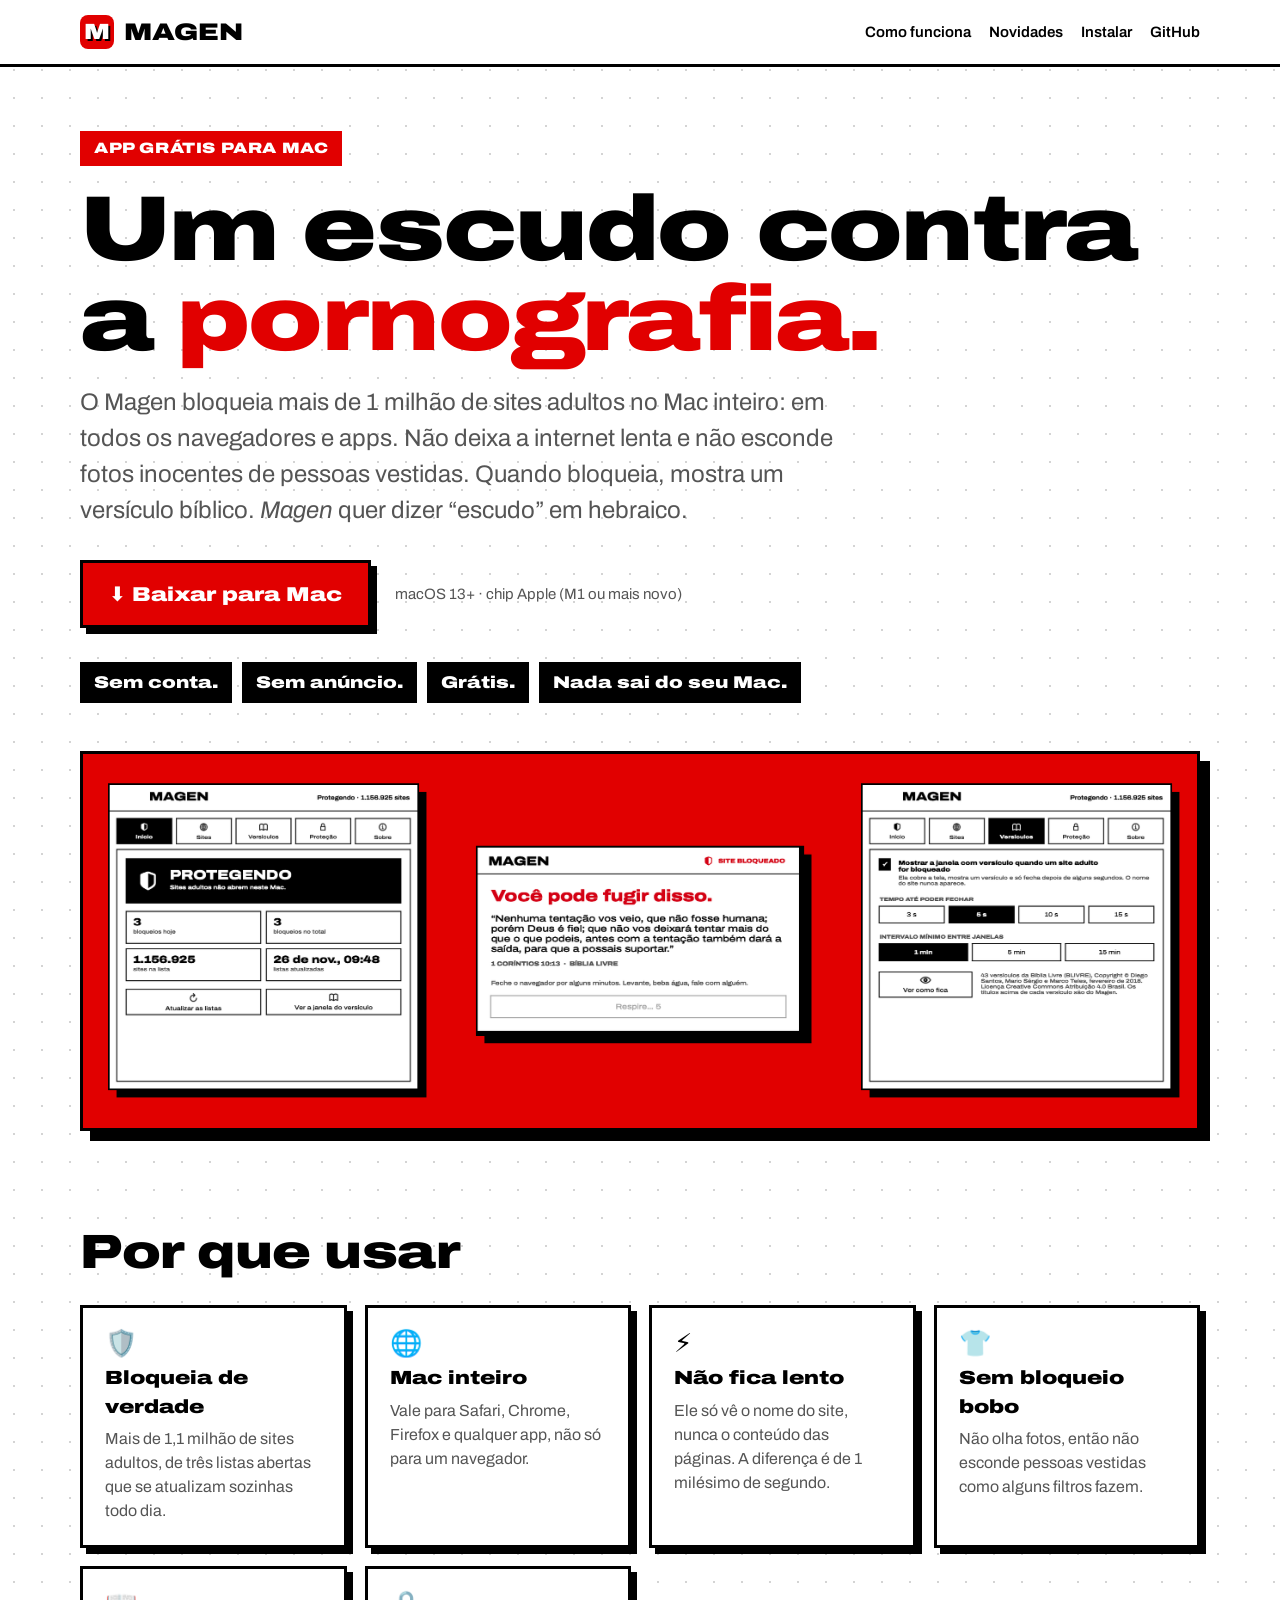
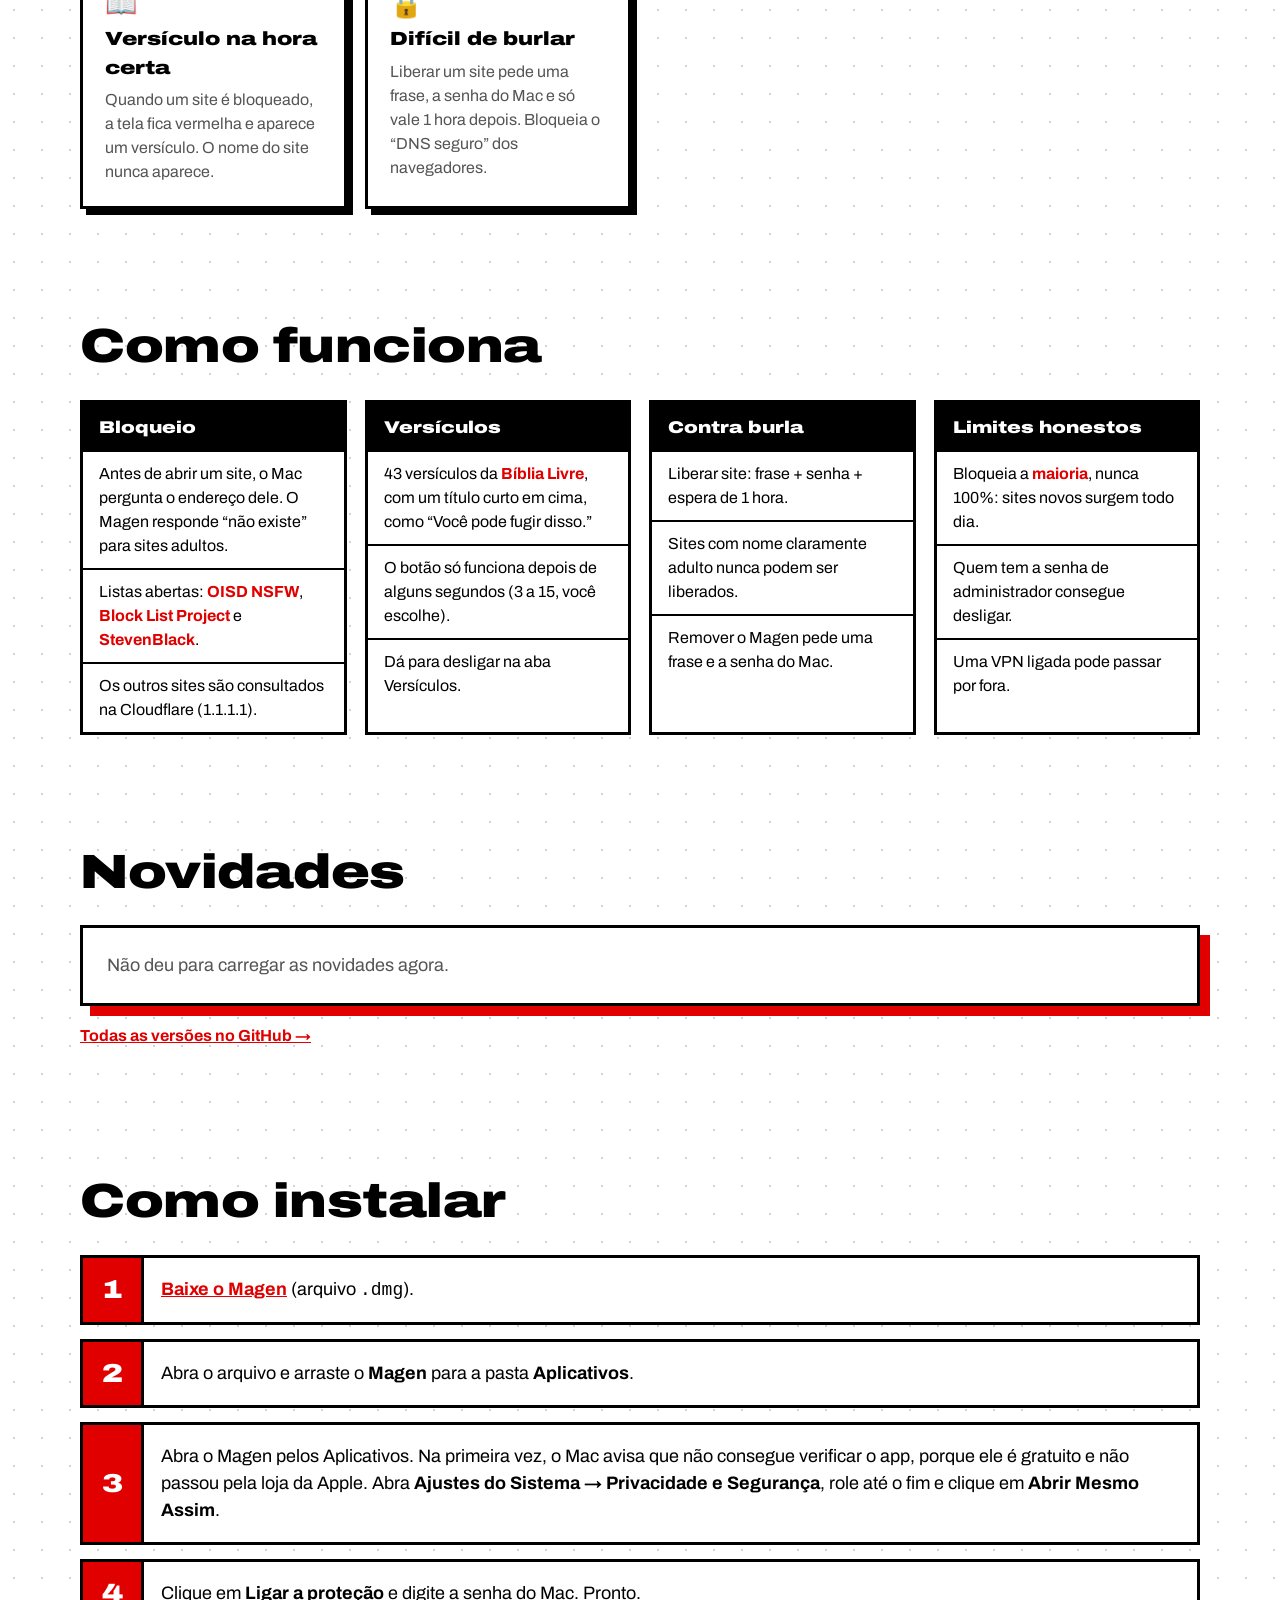
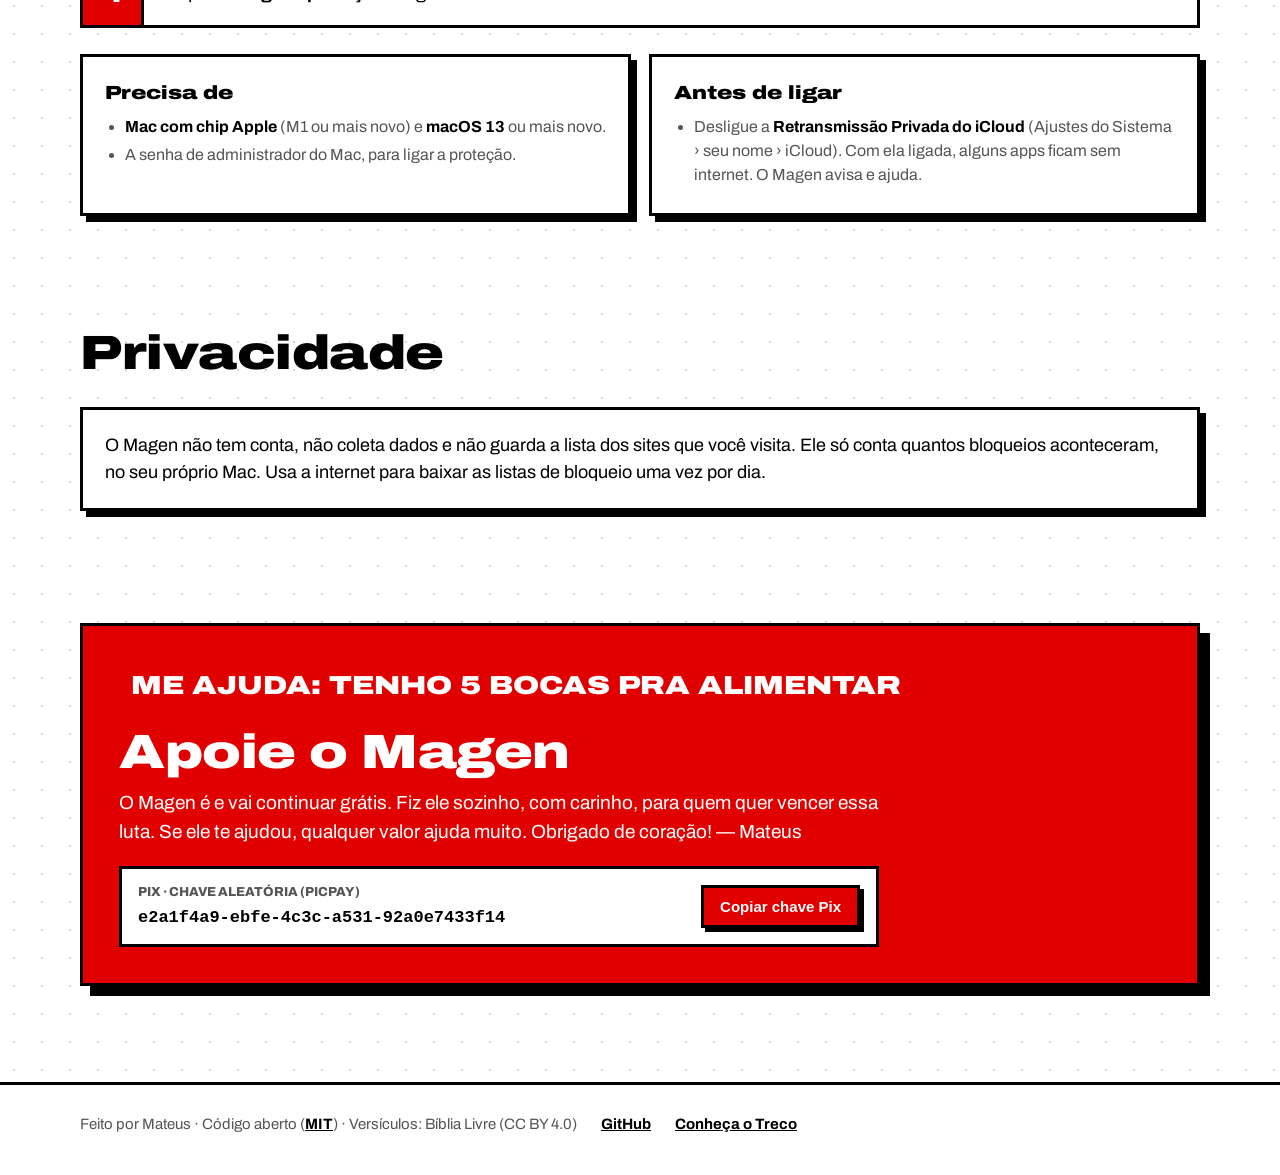
==== docs/index.html @ 1682b34d "Magen 1.0: app que liga a proteção sozinho, .dmg e página no GitHub - Magen.app traz o serviço dentr" ====
<!doctype html>
<html lang="pt-BR">
<head>
<meta charset="utf-8">
<meta name="viewport" content="width=device-width, initial-scale=1">
<title>Magen: bloqueador grátis de pornografia para Mac</title>
<meta name="description" content="App grátis para Mac que bloqueia mais de 1 milhão de sites adultos em todos os navegadores e apps, sem deixar a internet lenta. Mostra um versículo bíblico quando bloqueia. Sem conta, sem anúncio.">
<meta property="og:title" content="Magen: um escudo contra a pornografia">
<meta property="og:description" content="Bloqueia mais de 1 milhão de sites adultos no Mac. Grátis, sem conta, sem anúncio.">
<meta property="og:image" content="https://movemontes.github.io/magen/capa-pt.png">
<meta property="og:url" content="https://movemontes.github.io/magen/">
<meta property="og:locale" content="pt_BR">
<meta name="twitter:card" content="summary_large_image">
<link rel="icon" href="favicon.svg" type="image/svg+xml">
<link rel="preconnect" href="https://fonts.googleapis.com">
<link rel="preconnect" href="https://fonts.gstatic.com" crossorigin>
<link href="https://fonts.googleapis.com/css2?family=Archivo:wdth,wght@100..125,400..900&display=swap" rel="stylesheet">
<link rel="stylesheet" href="site.css">
</head>
<body>

<div class="top">
  <div class="wrap">
    <a class="brand" href="./"><span class="mark">M</span><b>MAGEN</b></a>
    <nav>
      <a class="hide-sm" href="#como">Como funciona</a>
      <a class="hide-sm" href="#novidades">Novidades</a>
      <a class="hide-sm" href="#instalar">Instalar</a>
      <a class="hide-sm" href="https://github.com/movemontes/magen">GitHub</a>
    </nav>
  </div>
</div>

<main>
  <div class="hero wrap">
    <span class="tag">APP GRÁTIS PARA MAC</span>
    <h1>Um escudo contra a <em>pornografia.</em></h1>
    <p class="lead">O Magen bloqueia mais de 1 milhão de sites adultos no Mac inteiro: em todos os navegadores e apps. Não deixa a internet lenta e não esconde fotos inocentes de pessoas vestidas. Quando bloqueia, mostra um versículo bíblico. <i>Magen</i> quer dizer “escudo” em hebraico.</p>
    <div class="cta">
      <a class="btn" href="https://github.com/movemontes/magen/releases/latest/download/Magen-mac.dmg">⬇ Baixar para Mac</a>
      <span class="meta" id="dl-meta" data-req="macOS 13+ · chip Apple (M1 ou mais novo)">macOS 13+ · chip Apple (M1 ou mais novo)</span>
    </div>
    <div class="pills"><span>Sem conta.</span><span>Sem anúncio.</span><span>Grátis.</span><span>Nada sai do seu Mac.</span></div>
    <img class="shots" src="telas-pt.png" width="2592" height="869" alt="Telas do Magen: Início, a janela do versículo e a aba Versículos">
  </div>

  <section id="porque">
    <div class="wrap">
      <h2>Por que usar</h2>
      <div class="grid">
        <div class="card"><div class="ico">🛡️</div><h3>Bloqueia de verdade</h3><p>Mais de 1,1 milhão de sites adultos, de três listas abertas que se atualizam sozinhas todo dia.</p></div>
        <div class="card"><div class="ico">🌐</div><h3>Mac inteiro</h3><p>Vale para Safari, Chrome, Firefox e qualquer app, não só para um navegador.</p></div>
        <div class="card"><div class="ico">⚡</div><h3>Não fica lento</h3><p>Ele só vê o nome do site, nunca o conteúdo das páginas. A diferença é de 1 milésimo de segundo.</p></div>
        <div class="card"><div class="ico">👕</div><h3>Sem bloqueio bobo</h3><p>Não olha fotos, então não esconde pessoas vestidas como alguns filtros fazem.</p></div>
        <div class="card"><div class="ico">📖</div><h3>Versículo na hora certa</h3><p>Quando um site é bloqueado, a tela fica vermelha e aparece um versículo. O nome do site nunca aparece.</p></div>
        <div class="card"><div class="ico">🔒</div><h3>Difícil de burlar</h3><p>Liberar um site pede uma frase, a senha do Mac e só vale 1 hora depois. Bloqueia o “DNS seguro” dos navegadores.</p></div>
      </div>
    </div>
  </section>

  <section id="como">
    <div class="wrap">
      <h2>Como funciona</h2>
      <div class="features">
        <div class="col"><h3>Bloqueio</h3><ul>
          <li>Antes de abrir um site, o Mac pergunta o endereço dele. O Magen responde “não existe” para sites adultos.</li>
          <li>Listas abertas: <b>OISD NSFW</b>, <b>Block List Project</b> e <b>StevenBlack</b>.</li>
          <li>Os outros sites são consultados na Cloudflare (1.1.1.1).</li>
        </ul></div>
        <div class="col"><h3>Versículos</h3><ul>
          <li>43 versículos da <b>Bíblia Livre</b>, com um título curto em cima, como “Você pode fugir disso.”</li>
          <li>O botão só funciona depois de alguns segundos (3 a 15, você escolhe).</li>
          <li>Dá para desligar na aba Versículos.</li>
        </ul></div>
        <div class="col"><h3>Contra burla</h3><ul>
          <li>Liberar site: frase + senha + espera de 1 hora.</li>
          <li>Sites com nome claramente adulto nunca podem ser liberados.</li>
          <li>Remover o Magen pede uma frase e a senha do Mac.</li>
        </ul></div>
        <div class="col"><h3>Limites honestos</h3><ul>
          <li>Bloqueia a <b>maioria</b>, nunca 100%: sites novos surgem todo dia.</li>
          <li>Quem tem a senha de administrador consegue desligar.</li>
          <li>Uma VPN ligada pode passar por fora.</li>
        </ul></div>
      </div>
    </div>
  </section>

  <section id="novidades">
    <div class="wrap">
      <h2>Novidades</h2>
      <div id="releases"></div>
      <p class="allver"><a href="https://github.com/movemontes/magen/releases">Todas as versões no GitHub →</a></p>
    </div>
  </section>

  <section id="instalar">
    <div class="wrap">
      <h2>Como instalar</h2>
      <ol class="steps">
        <li><a href="https://github.com/movemontes/magen/releases/latest/download/Magen-mac.dmg"><b>Baixe o Magen</b></a> (arquivo <code>.dmg</code>).</li>
        <li>Abra o arquivo e arraste o <b>Magen</b> para a pasta <b>Aplicativos</b>.</li>
        <li>Abra o Magen pelos Aplicativos. Na primeira vez, o Mac avisa que não consegue verificar o app, porque ele é gratuito e não passou pela loja da Apple. Abra <b>Ajustes do Sistema → Privacidade e Segurança</b>, role até o fim e clique em <b>Abrir Mesmo Assim</b>.</li>
        <li>Clique em <b>Ligar a proteção</b> e digite a senha do Mac. Pronto.</li>
      </ol>
      <div class="note">
        <div class="card">
          <h3>Precisa de</h3>
          <ul>
            <li><b>Mac com chip Apple</b> (M1 ou mais novo) e <b>macOS 13</b> ou mais novo.</li>
            <li>A senha de administrador do Mac, para ligar a proteção.</li>
          </ul>
        </div>
        <div class="card">
          <h3>Antes de ligar</h3>
          <ul>
            <li>Desligue a <b>Retransmissão Privada do iCloud</b> (Ajustes do Sistema › seu nome › iCloud). Com ela ligada, alguns apps ficam sem internet. O Magen avisa e ajuda.</li>
          </ul>
        </div>
      </div>
    </div>
  </section>

  <section id="privacidade">
    <div class="wrap">
      <h2>Privacidade</h2>
      <div class="card">
        <p style="color:var(--ink);font-size:18px">O Magen não tem conta, não coleta dados e não guarda a lista dos sites que você visita. Ele só conta quantos bloqueios aconteceram, no seu próprio Mac. Usa a internet para baixar as listas de bloqueio uma vez por dia.</p>
      </div>
    </div>
  </section>

  <section id="apoie">
    <div class="wrap">
      <div class="support">
        <span class="shout">ME AJUDA: TENHO 5 BOCAS PRA ALIMENTAR</span>
        <h2>Apoie o Magen</h2>
        <p>O Magen é e vai continuar grátis. Fiz ele sozinho, com carinho, para quem quer vencer essa luta. Se ele te ajudou, qualquer valor ajuda muito. Obrigado de coração! — Mateus</p>
        <div class="pix">
          <div><small>PIX · CHAVE ALEATÓRIA (PICPAY)</small><code>e2a1f4a9-ebfe-4c3c-a531-92a0e7433f14</code></div>
          <button class="btn small" type="button" data-copy="e2a1f4a9-ebfe-4c3c-a531-92a0e7433f14">Copiar chave Pix</button>
        </div>
      </div>
    </div>
  </section>
</main>

<footer>
  <div class="wrap">
    <span>Feito por Mateus · Código aberto (<a href="https://github.com/movemontes/magen/blob/main/LICENSE">MIT</a>) · Versículos: Bíblia Livre (CC BY 4.0)</span>
    <a href="https://github.com/movemontes/magen">GitHub</a>
    <a href="https://movemontes.github.io/treco/">Conheça o Treco</a>
  </div>
</footer>

<script src="site.js"></script>
</body>
</html>
---- docs/site.css ----
/* Site do Treco: mesmo visual do app (branco, preto e azul puro, bordas grossas). */
:root {
  --ink: #000;
  --paper: #fff;
  --blue: #e10000;
  --red: #e10000;
  --gray: #555;
  --line: 3px solid var(--ink);
  --wide: "Archivo", system-ui, sans-serif;
  color-scheme: light;
}

* { box-sizing: border-box; }

html { scroll-behavior: smooth; }

body {
  margin: 0;
  background-color: var(--paper);
  background-image: radial-gradient(#d4d4d4 1.2px, transparent 1.2px);
  background-size: 28px 28px;
  color: var(--ink);
  font-family: var(--wide);
  font-size: 18px;
  line-height: 1.5;
  -webkit-font-smoothing: antialiased;
}

a { color: var(--blue); }

img { max-width: 100%; height: auto; display: block; }

.wrap { width: min(1120px, 100% - 32px); margin: 0 auto; }

.wide { font-stretch: 125%; font-weight: 900; letter-spacing: -0.01em; }

/* Topo */
.top {
  position: sticky; top: 0; z-index: 10;
  background: var(--paper);
  border-bottom: var(--line);
}
.top .wrap { display: flex; align-items: center; gap: 16px; height: 64px; }
.brand { display: flex; align-items: center; gap: 10px; text-decoration: none; color: var(--ink); }
.brand .mark {
  width: 34px; height: 34px; border-radius: 8px; background: var(--blue);
  display: grid; place-items: center; color: var(--paper);
  font-stretch: 125%; font-weight: 900; font-size: 22px;
  text-shadow: 2px 2px 0 var(--ink);
}
.brand b { font-stretch: 125%; font-weight: 900; font-size: 24px; }
.top nav { margin-left: auto; display: flex; align-items: center; gap: 18px; }
.top nav a { color: var(--ink); text-decoration: none; font-weight: 600; font-size: 15px; }
.top nav a:hover { color: var(--blue); }
.lang { display: flex; border: 2px solid var(--ink); }
.lang a, .lang span { padding: 3px 9px; font-size: 13px; font-weight: 800; }
.lang span { background: var(--ink); color: var(--paper); }
.top .links a.hide-sm { display: inline; }

/* Botões */
.btn {
  display: inline-flex; align-items: center; gap: 10px;
  padding: 16px 26px;
  background: var(--blue); color: var(--paper);
  border: var(--line);
  box-shadow: 6px 6px 0 var(--ink);
  font-stretch: 125%; font-weight: 900; font-size: 20px;
  text-decoration: none; cursor: pointer;
  transition: transform .08s, box-shadow .08s;
}
.btn:hover { transform: translate(2px, 2px); box-shadow: 4px 4px 0 var(--ink); }
.btn:active { transform: translate(6px, 6px); box-shadow: 0 0 0 var(--ink); }
.btn.white { background: var(--paper); color: var(--ink); }
.btn.small { padding: 10px 16px; font-size: 15px; box-shadow: 4px 4px 0 var(--ink); }
.btn.small:hover { box-shadow: 2px 2px 0 var(--ink); }

/* Abertura */
.hero { padding: 64px 0 40px; }
.tag {
  display: inline-block; background: var(--blue); color: var(--paper);
  padding: 6px 14px; font-stretch: 125%; font-weight: 900; font-size: 15px; letter-spacing: .04em;
}
.hero h1 {
  font-stretch: 125%; font-weight: 900;
  font-size: clamp(44px, 8vw, 92px); line-height: .98; letter-spacing: -0.02em;
  margin: 18px 0 20px;
}
.hero h1 em { font-style: normal; color: var(--blue); }
.hero p.lead { font-size: clamp(19px, 2.2vw, 24px); color: var(--gray); max-width: 760px; margin: 0 0 32px; }
.cta { display: flex; flex-wrap: wrap; align-items: center; gap: 18px 24px; }
.cta .meta { font-size: 15px; color: var(--gray); }
.cta .meta b { color: var(--ink); }
.pills { display: flex; flex-wrap: wrap; gap: 10px; margin-top: 34px; }
.pills span {
  background: var(--ink); color: var(--paper);
  padding: 8px 14px; font-stretch: 125%; font-weight: 900; font-size: 17px;
}
.shots { margin: 48px 0 0; border: var(--line); box-shadow: 10px 10px 0 var(--ink); background: var(--blue); }

/* Seções */
section { padding: 56px 0; }
section h2 {
  font-stretch: 125%; font-weight: 900;
  font-size: clamp(30px, 4.6vw, 48px); line-height: 1.05; letter-spacing: -0.01em;
  margin: 0 0 28px;
}
section h2 .num { color: var(--blue); }

.grid { display: grid; gap: 18px; grid-template-columns: repeat(auto-fit, minmax(240px, 1fr)); }
.card {
  background: var(--paper); border: var(--line); padding: 22px;
  box-shadow: 6px 6px 0 var(--ink);
}
.card h3 { margin: 0 0 6px; font-stretch: 125%; font-weight: 900; font-size: 19px; }
.card p { margin: 0; color: var(--gray); font-size: 16px; }
.card .ico { font-size: 26px; margin-bottom: 8px; line-height: 1; }

/* Lista de recursos */
.features { display: grid; gap: 18px; grid-template-columns: repeat(auto-fit, minmax(240px, 1fr)); }
.features .col { background: var(--paper); border: var(--line); }
.features h3 {
  margin: 0; padding: 12px 16px; background: var(--ink); color: var(--paper);
  font-stretch: 125%; font-weight: 900; font-size: 17px;
}
.features ul { list-style: none; margin: 0; padding: 0; }
.features li { padding: 10px 16px; border-top: 2px solid var(--ink); font-size: 16px; }
.features li:first-child { border-top: 0; }
.features li b { color: var(--blue); }

/* Roda do Shift */
.wheel { display: grid; gap: 40px; grid-template-columns: minmax(0, 420px) 1fr; align-items: center; }
.wheel img { border: var(--line); box-shadow: 8px 8px 0 var(--blue); background: var(--paper); }
.wheel p { font-size: 20px; margin: 0 0 14px; }
kbd {
  display: inline-block; border: 2px solid var(--ink); border-bottom-width: 4px;
  padding: 0 8px; font-family: inherit; font-weight: 800; font-size: .9em; background: var(--paper);
}

/* Novidades */
.release {
  background: var(--paper); border: var(--line); box-shadow: 10px 10px 0 var(--blue);
}
.release header {
  display: flex; flex-wrap: wrap; align-items: center; gap: 12px 20px;
  padding: 20px 24px; border-bottom: var(--line);
}
.release .ver { font-stretch: 125%; font-weight: 900; font-size: 30px; }
.release .new {
  background: var(--red); color: var(--paper); font-weight: 900; font-stretch: 125%;
  font-size: 13px; padding: 4px 10px; letter-spacing: .05em;
}
.release .date { color: var(--gray); font-size: 15px; }
.release header .btn { margin-left: auto; }
.release .notes { padding: 20px 24px 8px; }
.notes h3, .notes h4 { font-stretch: 125%; font-weight: 900; margin: 18px 0 8px; font-size: 18px; }
.notes p, .notes li { font-size: 17px; }
.notes ul { padding-left: 22px; }
.notes code {
  background: #eef; padding: 1px 6px; font-size: .9em; border: 1px solid #ccf;
}
.older { margin-top: 26px; }
.older summary { cursor: pointer; font-weight: 800; font-size: 17px; padding: 6px 0; }
.older .item { border: 2px solid var(--ink); background: var(--paper); margin-top: 12px; }
.older .item header { display: flex; flex-wrap: wrap; gap: 6px 16px; align-items: baseline; padding: 12px 16px; border-bottom: 2px solid var(--ink); }
.older .item header b { font-stretch: 125%; font-weight: 900; font-size: 18px; }
.older .item .notes { padding: 6px 16px; }
.allver { margin-top: 18px; font-weight: 700; font-size: 16px; }
.loading { padding: 24px; color: var(--gray); }

/* Instalação */
.steps { counter-reset: s; list-style: none; padding: 0; margin: 0; display: grid; gap: 14px; }
.steps li {
  counter-increment: s; position: relative;
  background: var(--paper); border: var(--line); padding: 18px 20px 18px 78px; font-size: 18px;
}
.steps li::before {
  content: counter(s); position: absolute; left: 0; top: 0; bottom: 0; width: 58px;
  display: grid; place-items: center; background: var(--blue); color: var(--paper);
  border-right: var(--line); font-stretch: 125%; font-weight: 900; font-size: 26px;
}
.note { margin-top: 26px; display: grid; gap: 18px; grid-template-columns: repeat(auto-fit, minmax(300px, 1fr)); }
.note ul { margin: 8px 0 0; padding-left: 20px; }
.note li { font-size: 16px; margin: 4px 0; color: var(--gray); }
.note li b { color: var(--ink); }

/* Apoie */
.support {
  background: var(--blue); color: var(--paper); border: var(--line);
  box-shadow: 10px 10px 0 var(--ink); padding: 36px;
}
.support h2 { color: var(--paper); margin-bottom: 12px; }
.support .shout { color: var(--paper); background: var(--red); display: inline-block; padding: 4px 12px; font-stretch: 125%; font-weight: 900; font-size: clamp(18px, 2.6vw, 26px); margin-bottom: 18px; }
.support p { font-size: 19px; max-width: 760px; margin: 0 0 20px; }
.pix {
  display: flex; flex-wrap: wrap; align-items: center; gap: 12px;
  background: var(--paper); color: var(--ink); border: var(--line); padding: 14px 16px;
  max-width: 760px;
}
.pix small { display: block; font-weight: 800; font-size: 13px; color: var(--gray); }
.pix code { font-size: clamp(13px, 2.1vw, 17px); font-weight: 700; word-break: break-all; }
.pix .btn { margin-left: auto; }

/* Rodapé */
footer { border-top: var(--line); background: var(--paper); padding: 28px 0 40px; margin-top: 40px; }
footer .wrap { display: flex; flex-wrap: wrap; gap: 10px 24px; align-items: center; font-size: 15px; color: var(--gray); }
footer a { color: var(--ink); font-weight: 700; }

@media (max-width: 760px) {
  body { font-size: 17px; }
  .top nav .hide-sm { display: none; }
  .wheel { grid-template-columns: 1fr; }
  .release header .btn { margin-left: 0; }
  .support { padding: 24px 18px; }
  .pix .btn { margin-left: 0; }
  section { padding: 40px 0; }
}

@media (prefers-reduced-motion: reduce) {
  html { scroll-behavior: auto; }
  .btn { transition: none; }
}
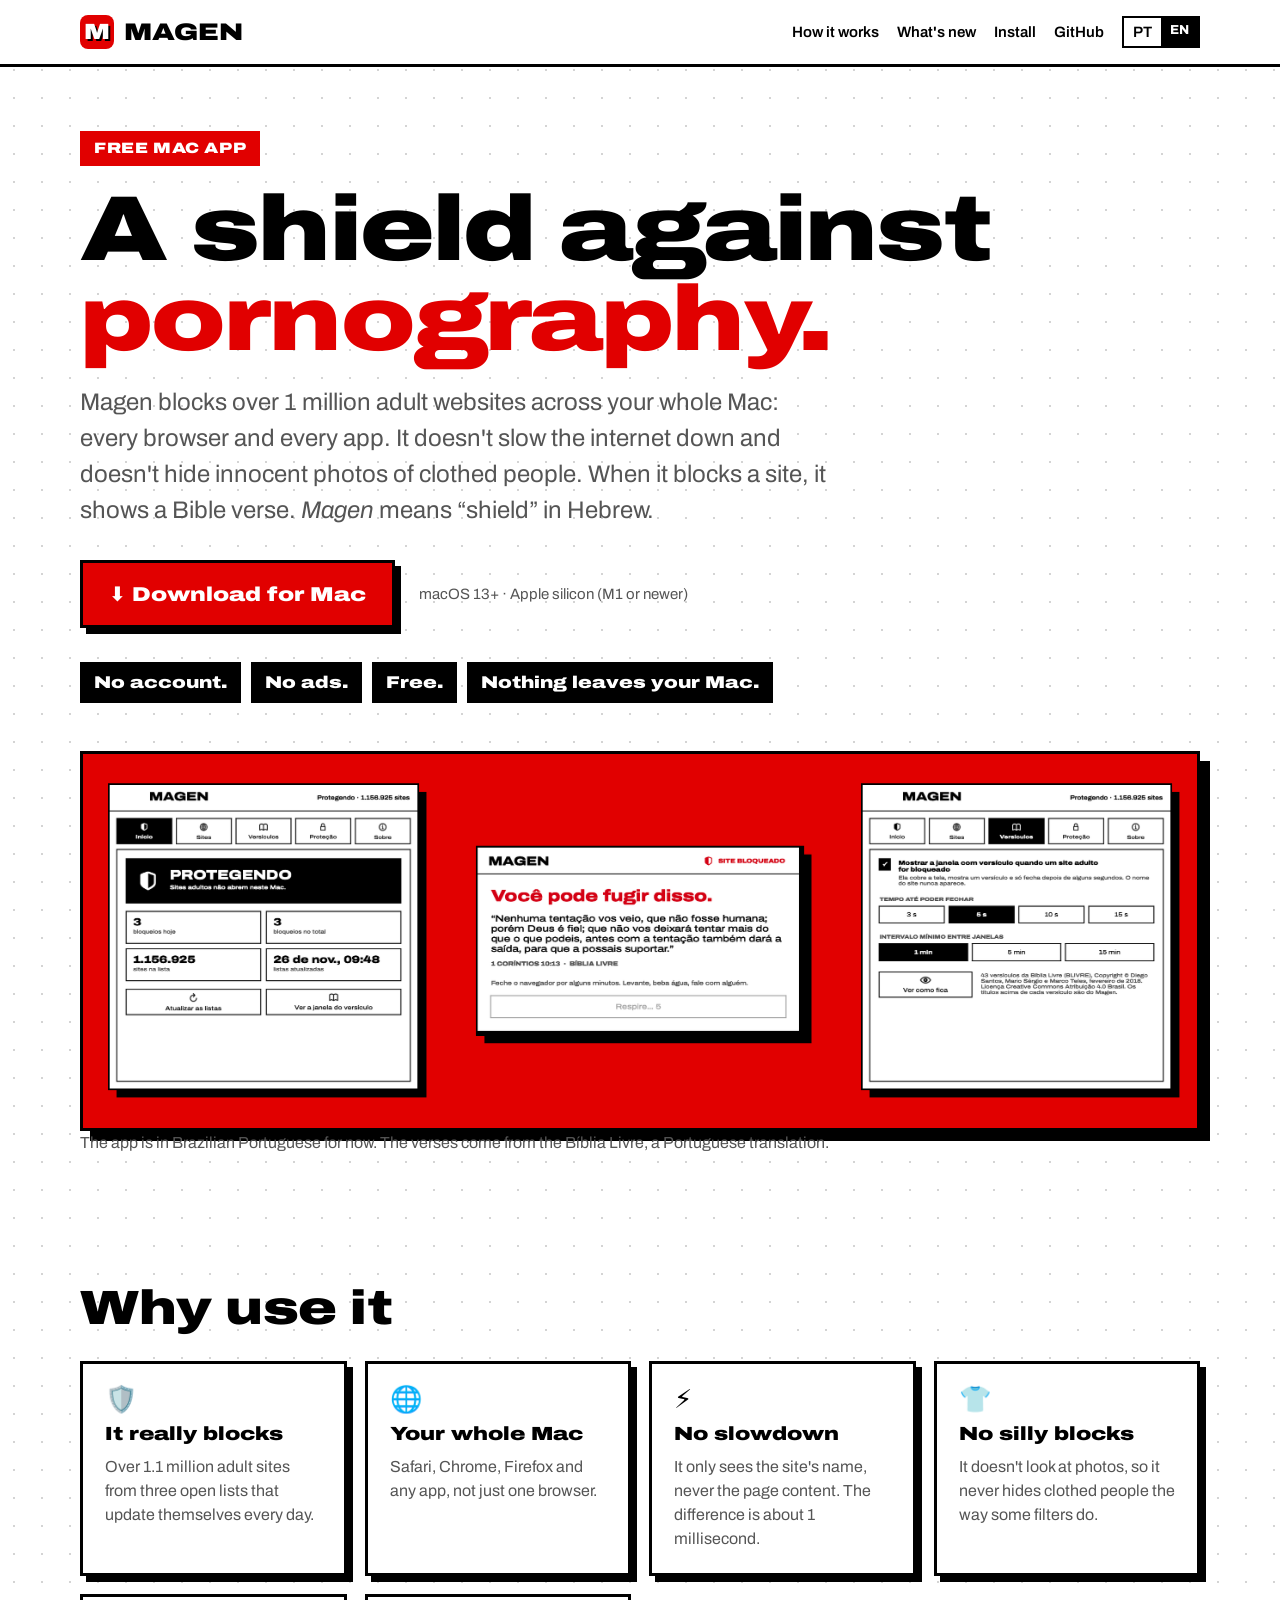
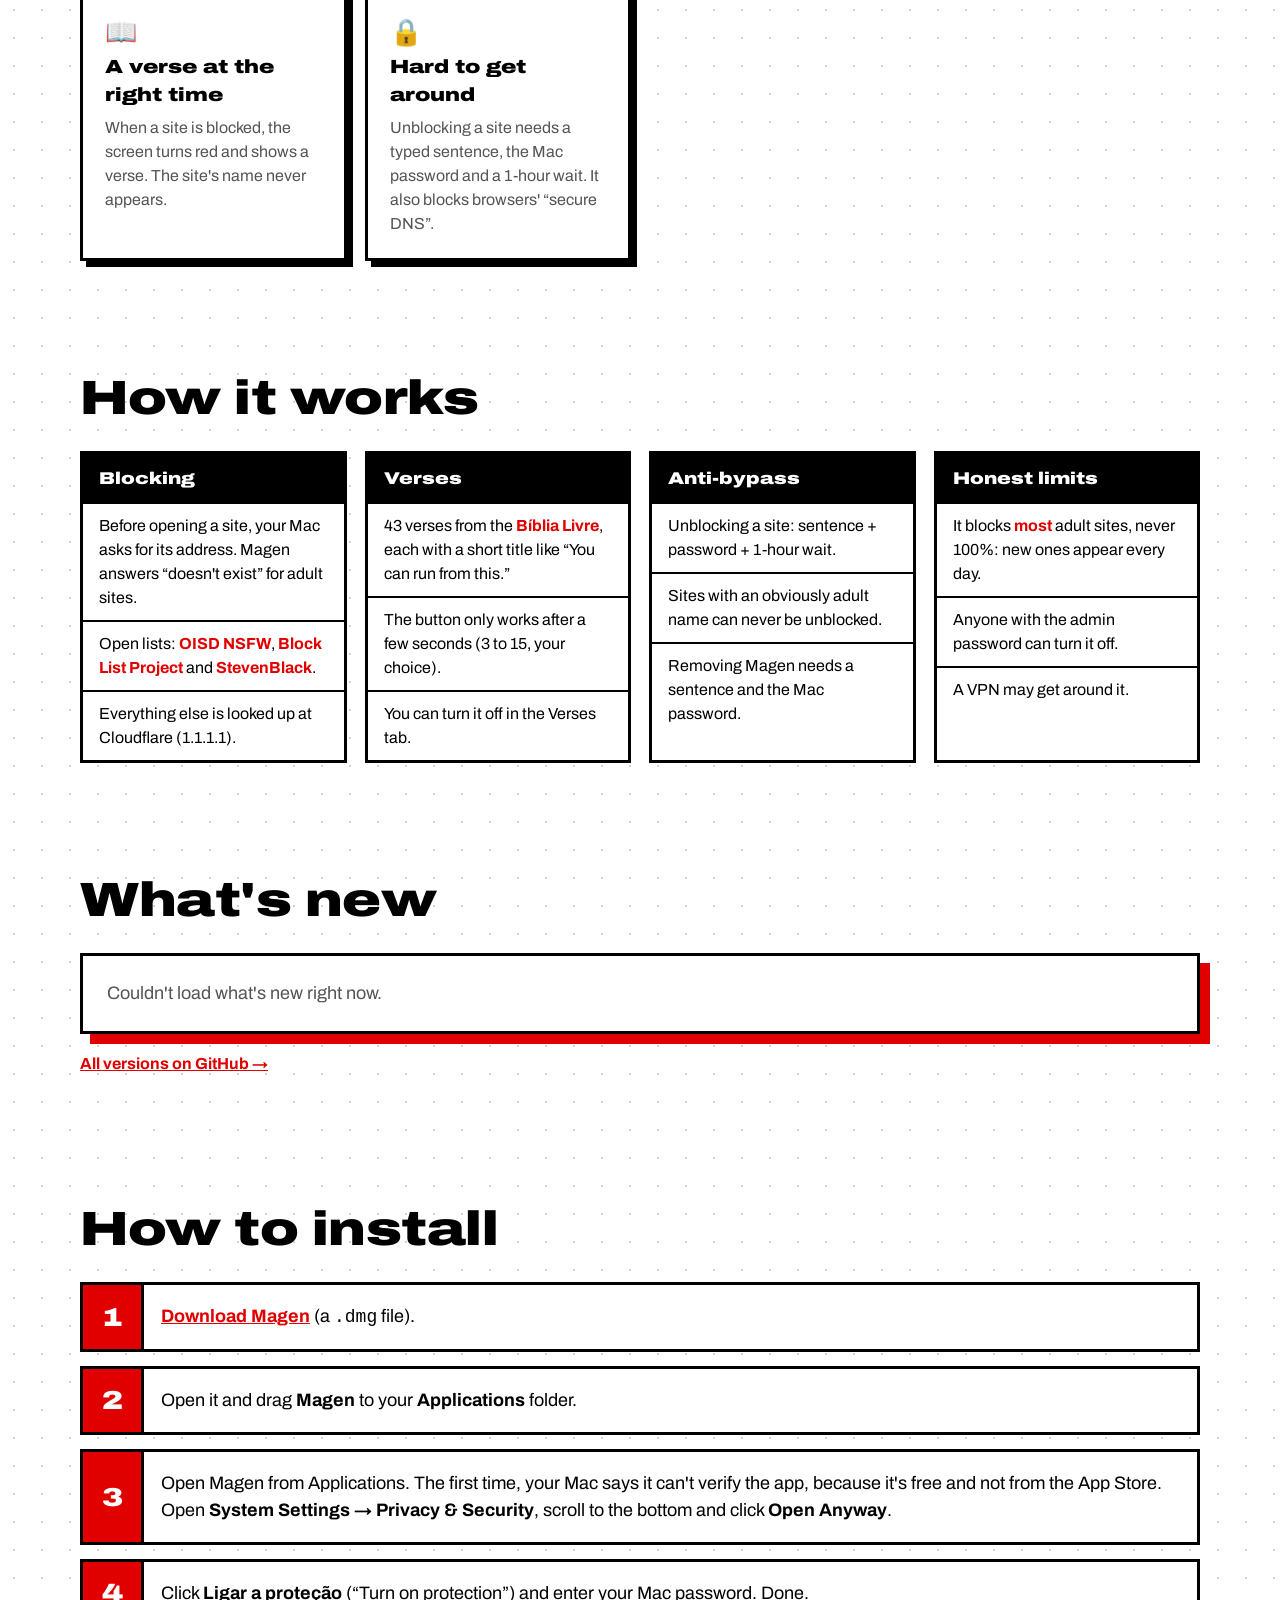
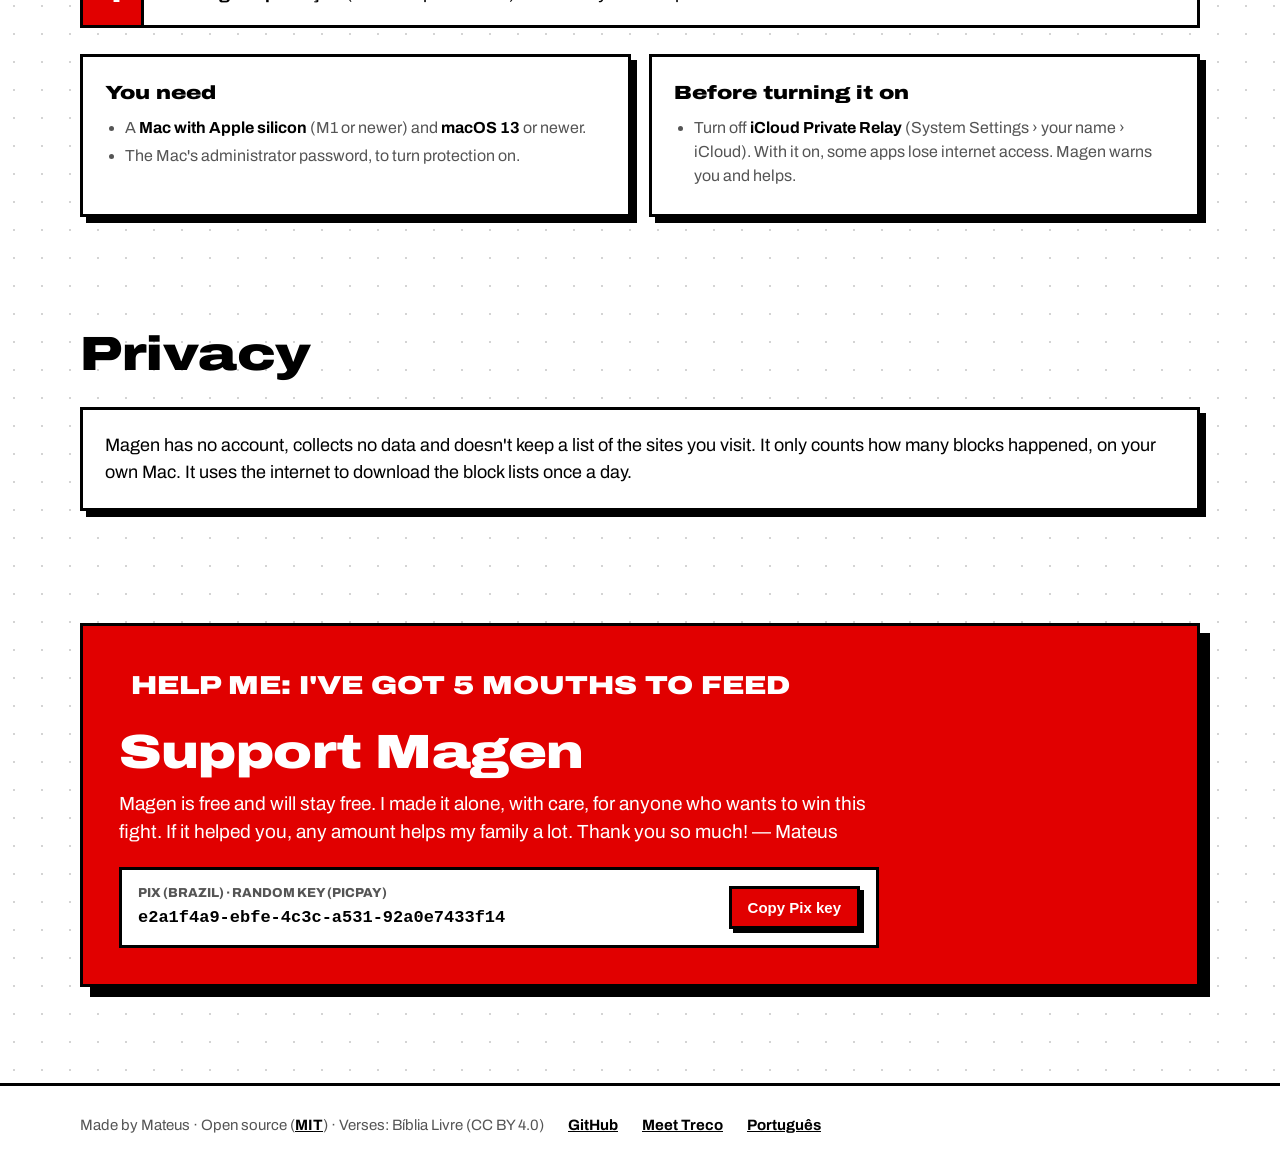
==== commit b1495bb7: "Versão em inglês (README e site), mostra 'Baixando as listas…' no começo Co-Authored-By: Claude Opus" ====
--- a/docs/index.html
+++ b/docs/index.html
@@ -11,6 +11,8 @@
 <meta property="og:url" content="https://movemontes.github.io/magen/">
 <meta property="og:locale" content="pt_BR">
 <meta name="twitter:card" content="summary_large_image">
+<link rel="alternate" hreflang="pt-BR" href="https://movemontes.github.io/magen/">
+<link rel="alternate" hreflang="en" href="https://movemontes.github.io/magen/en/">
 <link rel="icon" href="favicon.svg" type="image/svg+xml">
 <link rel="preconnect" href="https://fonts.googleapis.com">
 <link rel="preconnect" href="https://fonts.gstatic.com" crossorigin>
@@ -27,6 +29,7 @@
       <a class="hide-sm" href="#novidades">Novidades</a>
       <a class="hide-sm" href="#instalar">Instalar</a>
       <a class="hide-sm" href="https://github.com/movemontes/magen">GitHub</a>
+      <div class="lang"><span>PT</span><a href="en/" data-lang="en">EN</a></div>
     </nav>
   </div>
 </div>
@@ -150,6 +153,7 @@
     <span>Feito por Mateus · Código aberto (<a href="https://github.com/movemontes/magen/blob/main/LICENSE">MIT</a>) · Versículos: Bíblia Livre (CC BY 4.0)</span>
     <a href="https://github.com/movemontes/magen">GitHub</a>
     <a href="https://movemontes.github.io/treco/">Conheça o Treco</a>
+    <a href="en/" data-lang="en">English</a>
   </div>
 </footer>
 
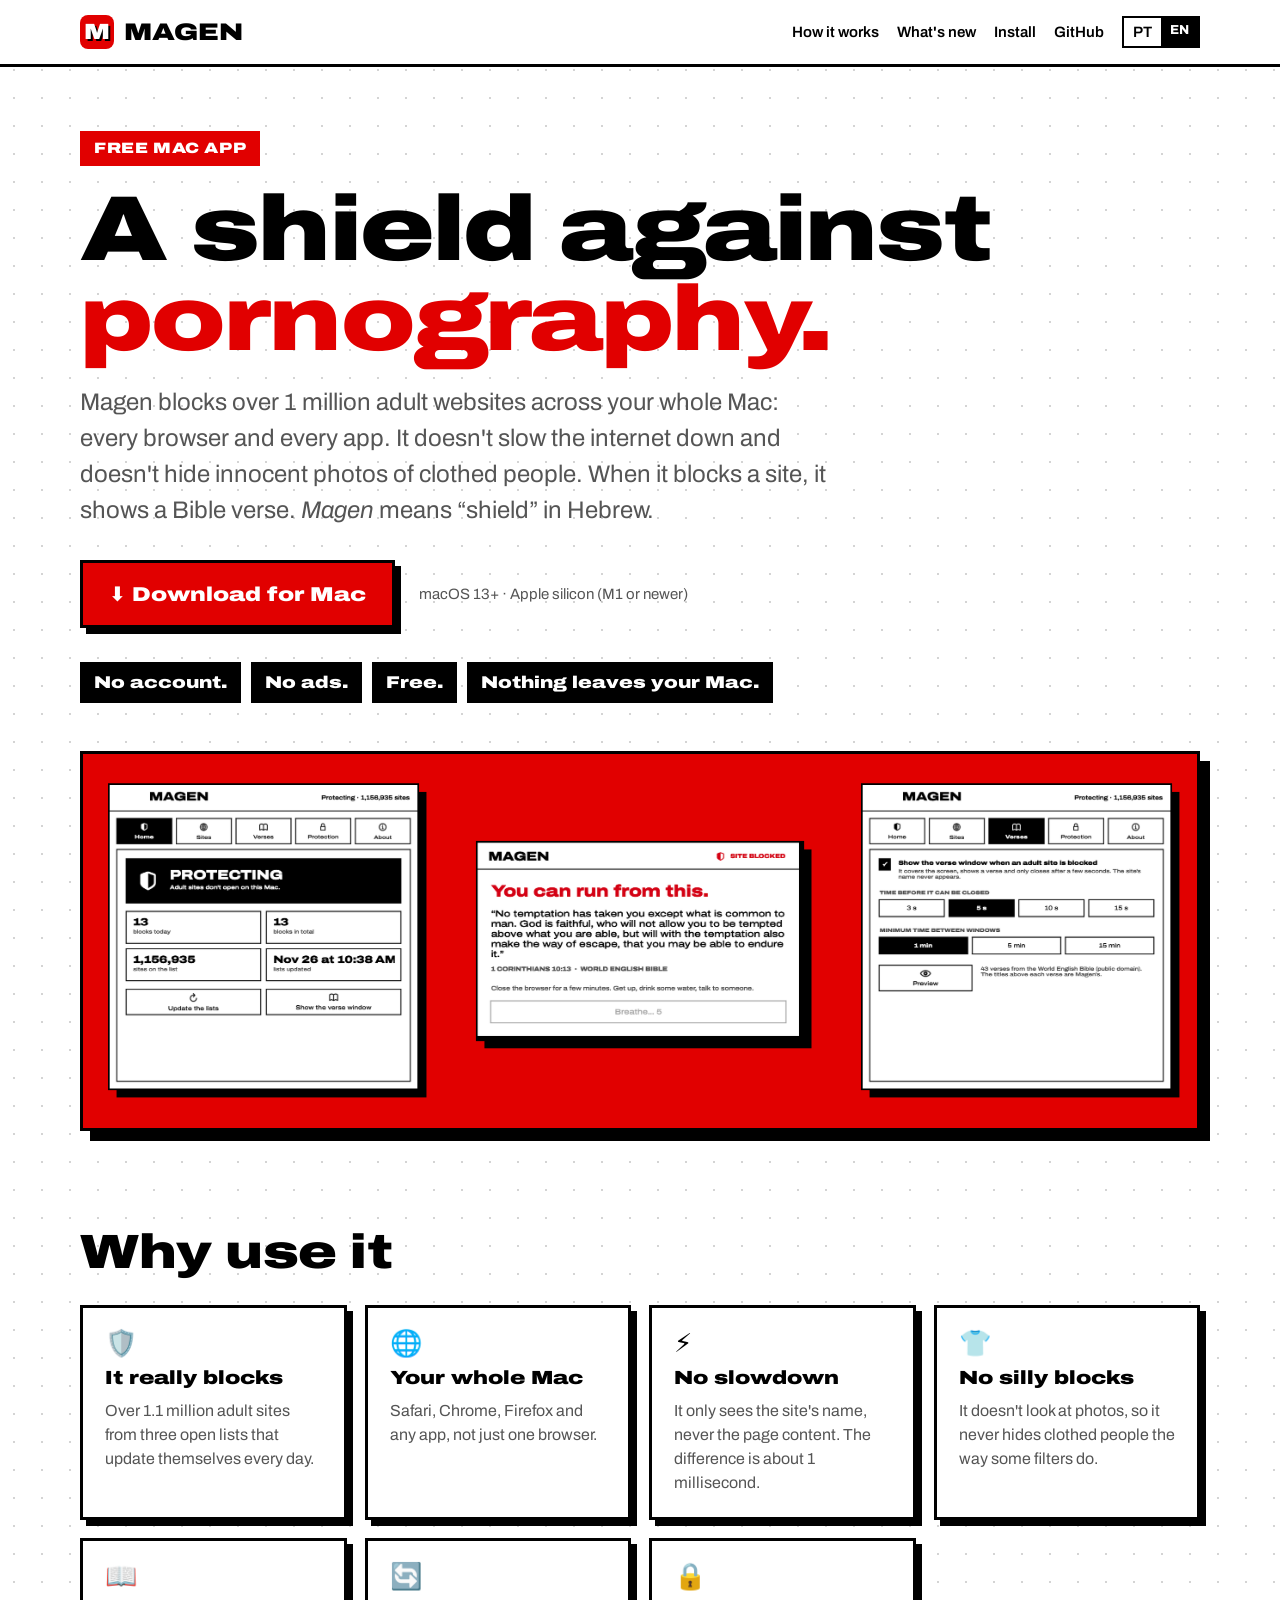
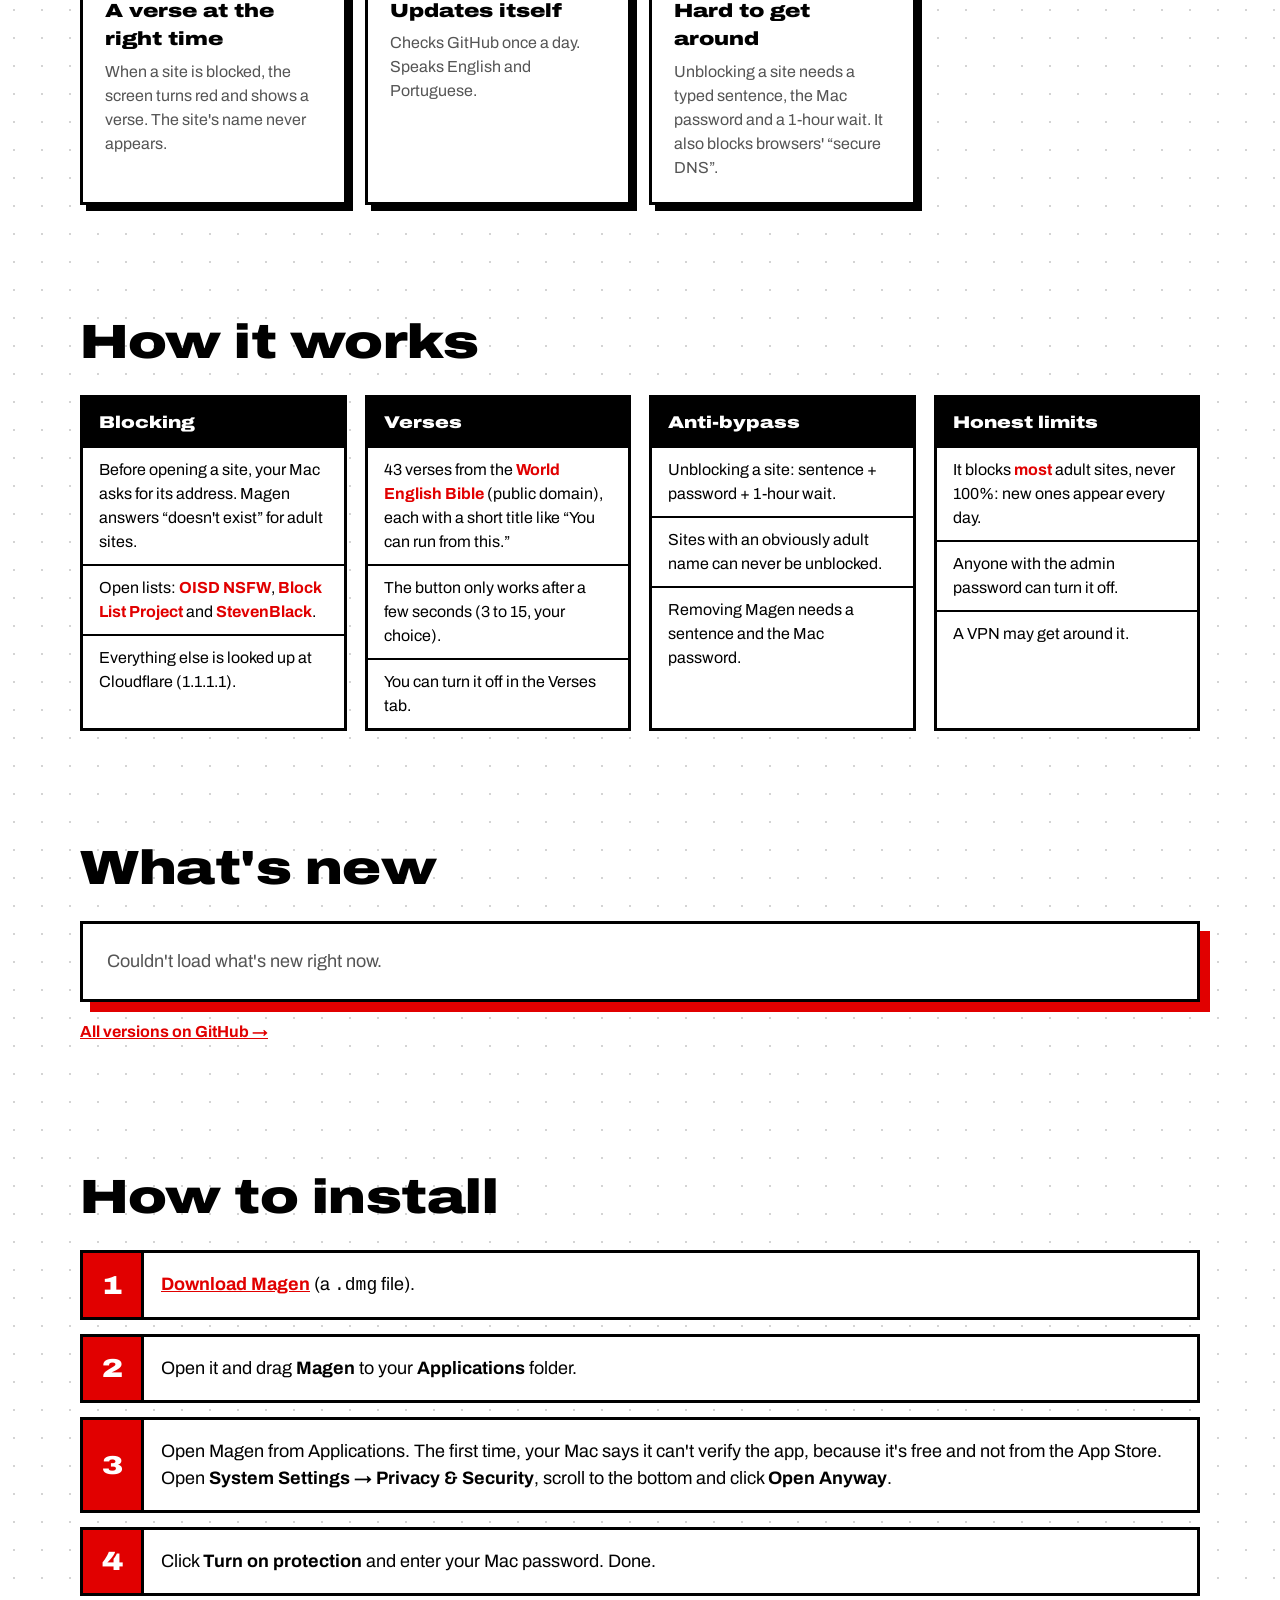
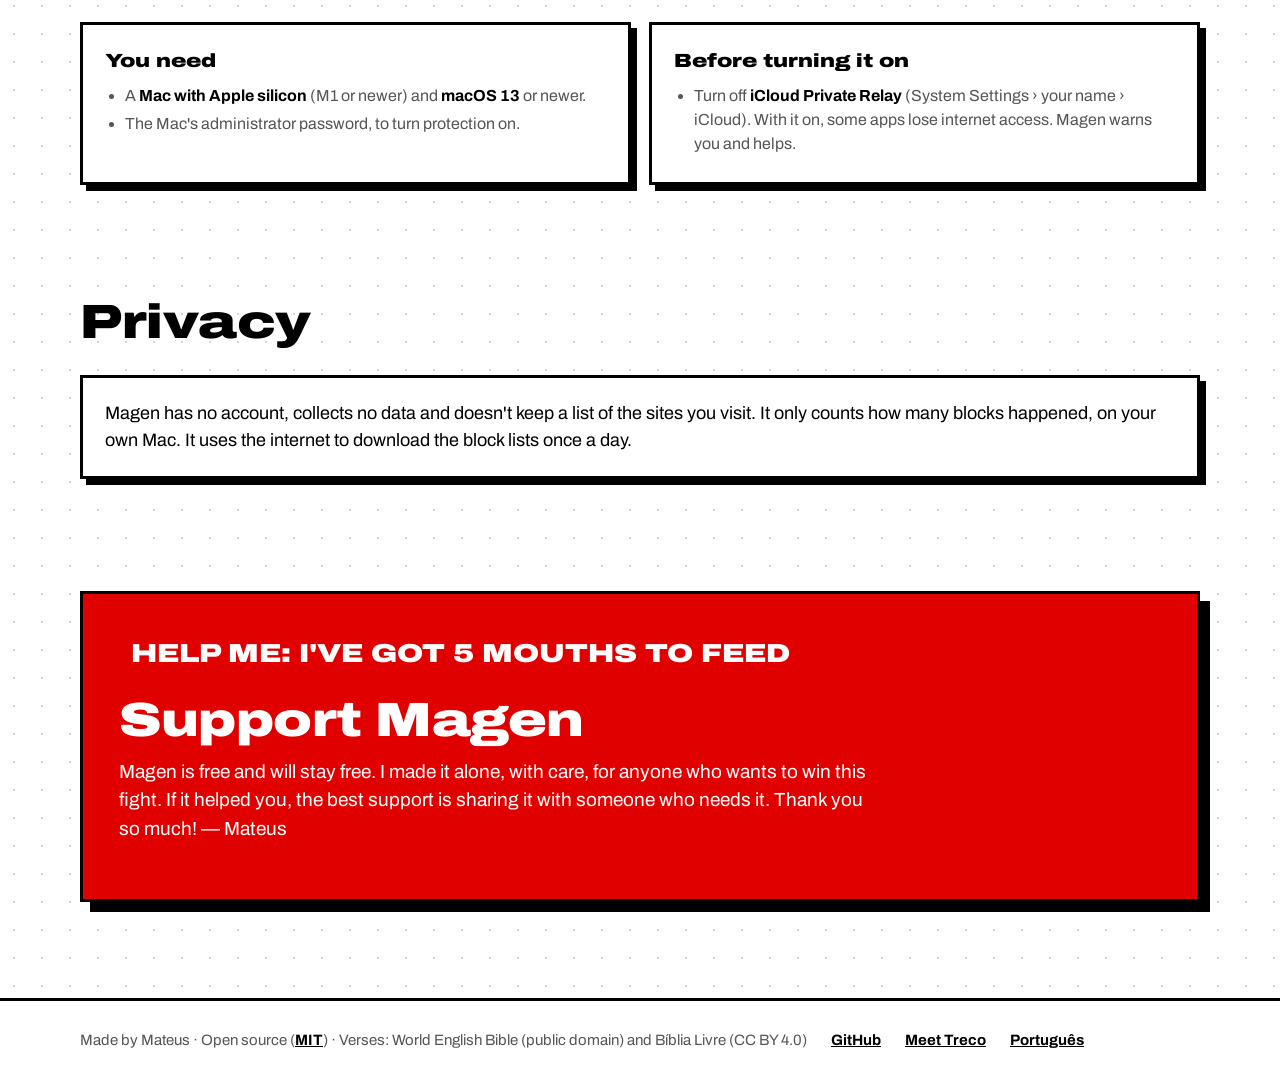
==== commit 41d4266e: "Magen 1.1: atualização automática, app em inglês, janela redimensionável - Atualização de verdade pe" ====
--- a/docs/index.html
+++ b/docs/index.html
@@ -56,6 +56,7 @@
         <div class="card"><div class="ico">⚡</div><h3>Não fica lento</h3><p>Ele só vê o nome do site, nunca o conteúdo das páginas. A diferença é de 1 milésimo de segundo.</p></div>
         <div class="card"><div class="ico">👕</div><h3>Sem bloqueio bobo</h3><p>Não olha fotos, então não esconde pessoas vestidas como alguns filtros fazem.</p></div>
         <div class="card"><div class="ico">📖</div><h3>Versículo na hora certa</h3><p>Quando um site é bloqueado, a tela fica vermelha e aparece um versículo. O nome do site nunca aparece.</p></div>
+        <div class="card"><div class="ico">🔄</div><h3>Se atualiza sozinho</h3><p>Procura versão nova no GitHub uma vez por dia. Fala português e inglês.</p></div>
         <div class="card"><div class="ico">🔒</div><h3>Difícil de burlar</h3><p>Liberar um site pede uma frase, a senha do Mac e só vale 1 hora depois. Bloqueia o “DNS seguro” dos navegadores.</p></div>
       </div>
     </div>
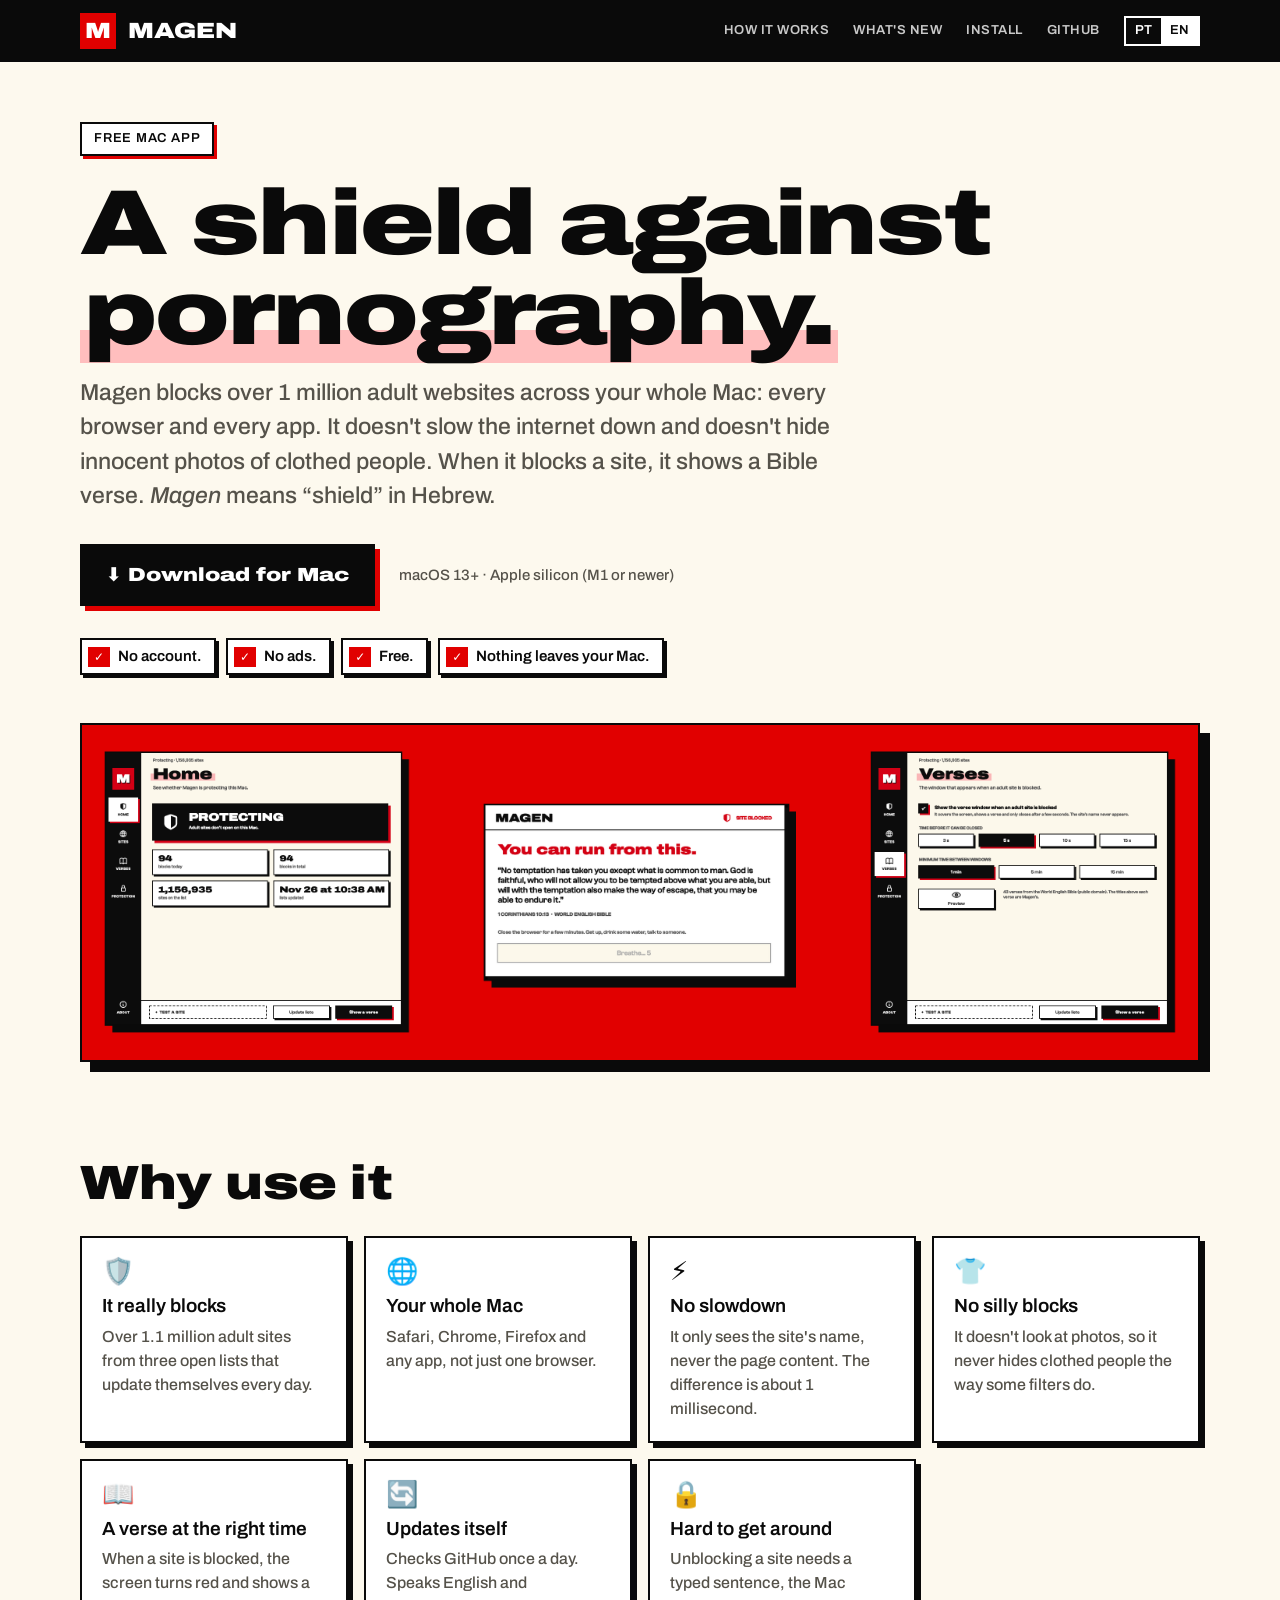
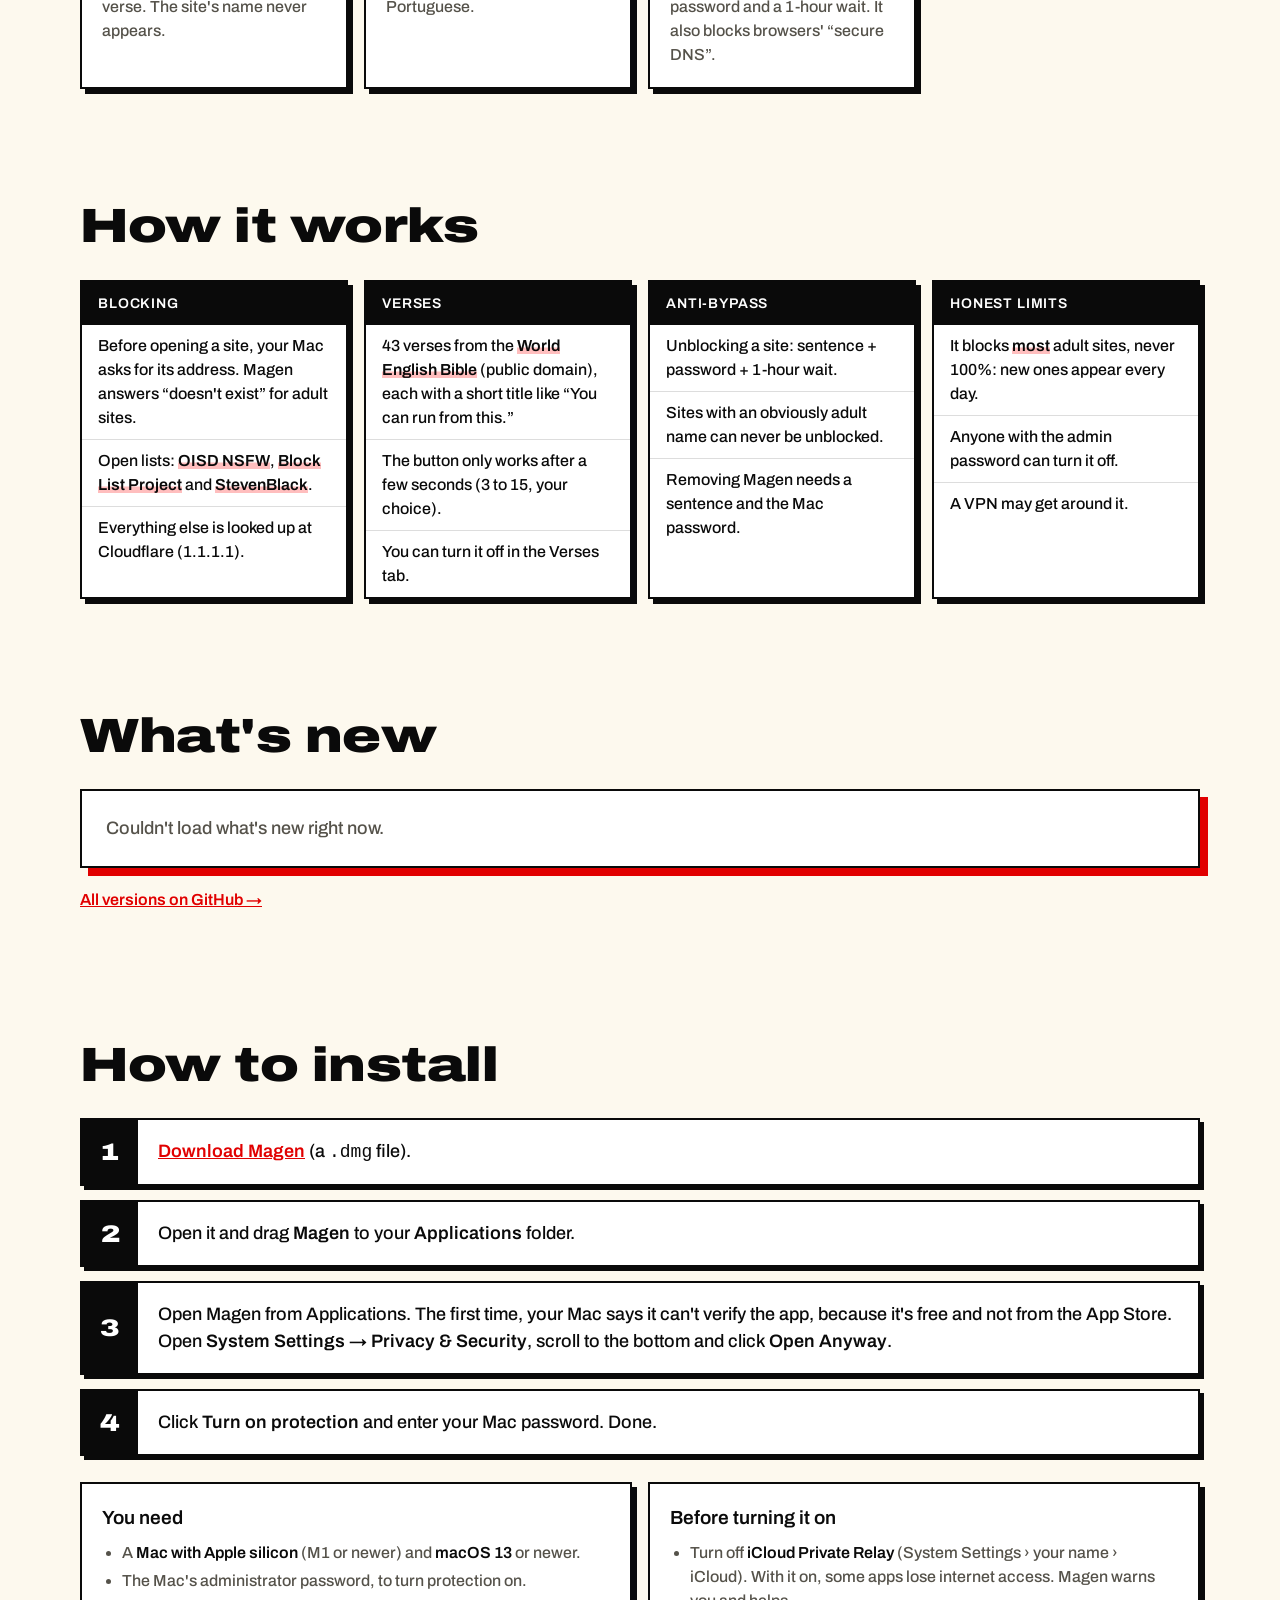
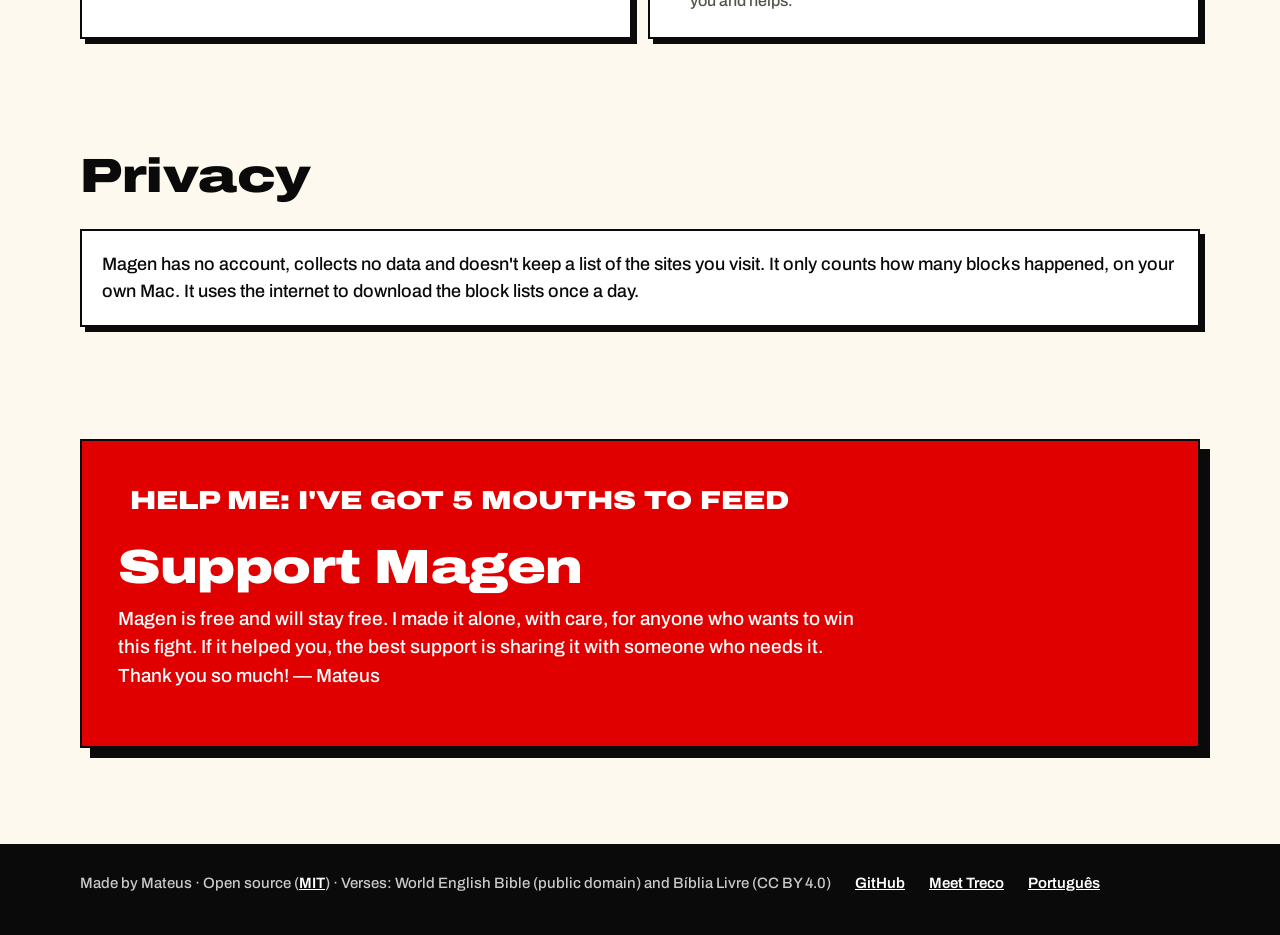
==== commit 41a25e90: "Estilo novo da família (como o Treco e o Pauta) - Fundo creme, tinta #0A0A0A, trilho preto à esquerd" ====
--- a/docs/index.html
+++ b/docs/index.html
@@ -17,6 +17,7 @@
 <link rel="preconnect" href="https://fonts.googleapis.com">
 <link rel="preconnect" href="https://fonts.gstatic.com" crossorigin>
 <link href="https://fonts.googleapis.com/css2?family=Archivo:wdth,wght@100..125,400..900&display=swap" rel="stylesheet">
+<link href="https://api.fontshare.com/v2/css?f[]=clash-grotesk@500,600&display=swap" rel="stylesheet">
 <link rel="stylesheet" href="site.css">
 </head>
 <body>
@@ -44,7 +45,7 @@
       <span class="meta" id="dl-meta" data-req="macOS 13+ · chip Apple (M1 ou mais novo)">macOS 13+ · chip Apple (M1 ou mais novo)</span>
     </div>
     <div class="pills"><span>Sem conta.</span><span>Sem anúncio.</span><span>Grátis.</span><span>Nada sai do seu Mac.</span></div>
-    <img class="shots" src="telas-pt.png" width="2592" height="869" alt="Telas do Magen: Início, a janela do versículo e a aba Versículos">
+    <img class="shots" src="telas-pt.png" width="2864" height="860" alt="Telas do Magen: Início, a janela do versículo e a aba Versículos">
   </div>
 
   <section id="porque">
--- a/docs/site.css
+++ b/docs/site.css
@@ -1,12 +1,17 @@
-/* Site do Treco: mesmo visual do app (branco, preto e azul puro, bordas grossas). */
+/* Site do Magen: mesmo visual do app (fundo creme, tinta preta, vermelho, sombras duras).
+   Títulos na Archivo larga; o resto na Clash Grotesk (servida pela própria Fontshare). */
 :root {
-  --ink: #000;
-  --paper: #fff;
-  --blue: #e10000;
+  --ink: #0a0a0a;
+  --paper: #fdf9ee;
+  --white: #fff;
+  --blue: #e10000; /* destaque do Magen (o nome da variável vem do Treco) */
+  --sky: #ffbebe;
   --red: #e10000;
-  --gray: #555;
-  --line: 3px solid var(--ink);
+  --gray: #55524a;
+  --line: 2px solid var(--ink);
   --wide: "Archivo", system-ui, sans-serif;
+  --text: "Clash Grotesk", "Archivo", system-ui, sans-serif;
+  --ease: cubic-bezier(.2, .8, .2, 1);
   color-scheme: light;
 }
 
@@ -16,194 +21,214 @@
 
 body {
   margin: 0;
-  background-color: var(--paper);
-  background-image: radial-gradient(#d4d4d4 1.2px, transparent 1.2px);
-  background-size: 28px 28px;
+  background: var(--paper);
   color: var(--ink);
-  font-family: var(--wide);
+  font-family: var(--text);
+  font-weight: 500;
   font-size: 18px;
   line-height: 1.5;
   -webkit-font-smoothing: antialiased;
 }
 
 a { color: var(--blue); }
+b, strong { font-weight: 600; }
 
 img { max-width: 100%; height: auto; display: block; }
 
 .wrap { width: min(1120px, 100% - 32px); margin: 0 auto; }
 
-.wide { font-stretch: 125%; font-weight: 900; letter-spacing: -0.01em; }
-
-/* Topo */
+h1, h2, .wide { font-family: var(--wide); font-stretch: 125%; font-weight: 900; }
+
+/* Marca-texto vermelho clarinho atrás das palavras, como no título do app */
+.hl { box-shadow: inset 0 -.38em 0 var(--sky); padding: 0 .06em; }
+
+/* Topo: faixa preta, como o trilho do app */
 .top {
   position: sticky; top: 0; z-index: 10;
-  background: var(--paper);
-  border-bottom: var(--line);
-}
-.top .wrap { display: flex; align-items: center; gap: 16px; height: 64px; }
-.brand { display: flex; align-items: center; gap: 10px; text-decoration: none; color: var(--ink); }
+  background: var(--ink); color: var(--white);
+}
+.top .wrap { display: flex; align-items: center; gap: 16px; height: 62px; }
+.brand { display: flex; align-items: center; gap: 12px; text-decoration: none; color: var(--white); }
 .brand .mark {
-  width: 34px; height: 34px; border-radius: 8px; background: var(--blue);
-  display: grid; place-items: center; color: var(--paper);
-  font-stretch: 125%; font-weight: 900; font-size: 22px;
-  text-shadow: 2px 2px 0 var(--ink);
-}
-.brand b { font-stretch: 125%; font-weight: 900; font-size: 24px; }
-.top nav { margin-left: auto; display: flex; align-items: center; gap: 18px; }
-.top nav a { color: var(--ink); text-decoration: none; font-weight: 600; font-size: 15px; }
-.top nav a:hover { color: var(--blue); }
-.lang { display: flex; border: 2px solid var(--ink); }
-.lang a, .lang span { padding: 3px 9px; font-size: 13px; font-weight: 800; }
-.lang span { background: var(--ink); color: var(--paper); }
-.top .links a.hide-sm { display: inline; }
-
-/* Botões */
+  width: 36px; height: 36px; background: var(--blue);
+  display: grid; place-items: center; color: var(--white);
+  font-family: var(--wide); font-stretch: 125%; font-weight: 900; font-size: 22px;
+  transition: transform .15s var(--ease), box-shadow .15s var(--ease);
+}
+.brand:hover .mark { transform: translate(-2px, -2px); box-shadow: 2px 2px 0 var(--white); }
+.brand b { font-family: var(--wide); font-stretch: 125%; font-weight: 900; font-size: 22px; }
+.top nav { margin-left: auto; display: flex; align-items: center; gap: 4px; }
+.top nav > a {
+  color: #c9c9c9; text-decoration: none; font-weight: 600; font-size: 13px;
+  text-transform: uppercase; letter-spacing: .04em; padding: 8px 10px;
+  transition: background .15s, color .15s;
+}
+.top nav > a:hover { color: var(--white); background: var(--blue); }
+.lang { display: flex; margin-left: 10px; border: 2px solid var(--white); }
+.lang a, .lang span { padding: 3px 9px; font-size: 13px; font-weight: 600; text-decoration: none; }
+.lang span { background: var(--white); color: var(--ink); }
+.lang a { color: var(--white); }
+.lang a:hover { background: var(--blue); }
+
+/* Botões: sombra dura; ao passar o mouse enchem de azul e sobem; ao clicar, afundam */
 .btn {
   display: inline-flex; align-items: center; gap: 10px;
-  padding: 16px 26px;
-  background: var(--blue); color: var(--paper);
+  padding: 15px 24px;
+  background: var(--ink); color: var(--white);
   border: var(--line);
-  box-shadow: 6px 6px 0 var(--ink);
-  font-stretch: 125%; font-weight: 900; font-size: 20px;
+  box-shadow: 5px 5px 0 var(--blue);
+  font-family: var(--wide); font-stretch: 125%; font-weight: 900; font-size: 19px;
   text-decoration: none; cursor: pointer;
-  transition: transform .08s, box-shadow .08s;
-}
-.btn:hover { transform: translate(2px, 2px); box-shadow: 4px 4px 0 var(--ink); }
-.btn:active { transform: translate(6px, 6px); box-shadow: 0 0 0 var(--ink); }
-.btn.white { background: var(--paper); color: var(--ink); }
-.btn.small { padding: 10px 16px; font-size: 15px; box-shadow: 4px 4px 0 var(--ink); }
-.btn.small:hover { box-shadow: 2px 2px 0 var(--ink); }
+  transition: transform .15s var(--ease), box-shadow .15s var(--ease), background .15s;
+}
+.btn:hover { background: var(--blue); transform: translate(-2px, -2px); box-shadow: 7px 7px 0 var(--ink); }
+.btn:active { transform: translate(5px, 5px); box-shadow: 0 0 0 var(--ink); transition-duration: .05s; }
+.btn.small { padding: 9px 15px; font-size: 14px; box-shadow: 3px 3px 0 var(--blue); }
+.btn.small:hover { box-shadow: 5px 5px 0 var(--ink); }
+.btn.small:active { transform: translate(3px, 3px); box-shadow: 0 0 0 var(--ink); }
 
 /* Abertura */
-.hero { padding: 64px 0 40px; }
+.hero { padding: 60px 0 40px; }
 .tag {
-  display: inline-block; background: var(--blue); color: var(--paper);
-  padding: 6px 14px; font-stretch: 125%; font-weight: 900; font-size: 15px; letter-spacing: .04em;
+  display: inline-block; background: var(--white); color: var(--ink);
+  border: var(--line); box-shadow: 3px 3px 0 var(--blue);
+  padding: 5px 12px; font-weight: 600; font-size: 13px; letter-spacing: .06em; text-transform: uppercase;
 }
 .hero h1 {
-  font-stretch: 125%; font-weight: 900;
   font-size: clamp(44px, 8vw, 92px); line-height: .98; letter-spacing: -0.02em;
-  margin: 18px 0 20px;
-}
-.hero h1 em { font-style: normal; color: var(--blue); }
-.hero p.lead { font-size: clamp(19px, 2.2vw, 24px); color: var(--gray); max-width: 760px; margin: 0 0 32px; }
+  margin: 22px 0 18px;
+}
+.hero h1 em { font-style: normal; box-shadow: inset 0 -.36em 0 var(--sky); padding: 0 .04em; }
+.hero p.lead { font-size: clamp(19px, 2.2vw, 23px); color: var(--gray); max-width: 760px; margin: 0 0 30px; }
 .cta { display: flex; flex-wrap: wrap; align-items: center; gap: 18px 24px; }
 .cta .meta { font-size: 15px; color: var(--gray); }
 .cta .meta b { color: var(--ink); }
-.pills { display: flex; flex-wrap: wrap; gap: 10px; margin-top: 34px; }
+.pills { display: flex; flex-wrap: wrap; gap: 10px; margin-top: 32px; }
 .pills span {
-  background: var(--ink); color: var(--paper);
-  padding: 8px 14px; font-stretch: 125%; font-weight: 900; font-size: 17px;
-}
-.shots { margin: 48px 0 0; border: var(--line); box-shadow: 10px 10px 0 var(--ink); background: var(--blue); }
+  display: inline-flex; align-items: center; gap: 8px;
+  background: var(--white); border: var(--line); box-shadow: 3px 3px 0 var(--ink);
+  padding: 5px 12px 5px 6px; font-weight: 600; font-size: 15px;
+}
+.pills span::before {
+  content: "✓"; background: var(--blue); color: var(--white);
+  font-size: 12px; padding: 1px 6px;
+}
+.shots {
+  margin: 48px 0 0; border: var(--line); box-shadow: 10px 10px 0 var(--ink);
+  background: var(--blue);
+}
 
 /* Seções */
 section { padding: 56px 0; }
 section h2 {
-  font-stretch: 125%; font-weight: 900;
   font-size: clamp(30px, 4.6vw, 48px); line-height: 1.05; letter-spacing: -0.01em;
   margin: 0 0 28px;
 }
-section h2 .num { color: var(--blue); }
-
-.grid { display: grid; gap: 18px; grid-template-columns: repeat(auto-fit, minmax(240px, 1fr)); }
+section h2 .hl, section h2 em { font-style: normal; box-shadow: inset 0 -.36em 0 var(--sky); padding: 0 .04em; }
+
+/* Cartões: como os do app (ícone, título e frase curta) */
+.grid { display: grid; gap: 16px; grid-template-columns: repeat(auto-fit, minmax(240px, 1fr)); }
 .card {
-  background: var(--paper); border: var(--line); padding: 22px;
-  box-shadow: 6px 6px 0 var(--ink);
-}
-.card h3 { margin: 0 0 6px; font-stretch: 125%; font-weight: 900; font-size: 19px; }
+  background: var(--white); border: var(--line); padding: 20px;
+  box-shadow: 5px 5px 0 var(--ink);
+}
+.grid .card { transition: transform .15s var(--ease), box-shadow .15s var(--ease), background .15s, color .15s; }
+.grid .card:hover { background: var(--blue); color: var(--white); transform: translate(-2px, -2px); box-shadow: 7px 7px 0 var(--ink); }
+.grid .card:hover p { color: #dcdcff; }
+.card h3 { margin: 0 0 4px; font-weight: 600; font-size: 19px; }
 .card p { margin: 0; color: var(--gray); font-size: 16px; }
 .card .ico { font-size: 26px; margin-bottom: 8px; line-height: 1; }
 
 /* Lista de recursos */
-.features { display: grid; gap: 18px; grid-template-columns: repeat(auto-fit, minmax(240px, 1fr)); }
-.features .col { background: var(--paper); border: var(--line); }
+.features { display: grid; gap: 16px; grid-template-columns: repeat(auto-fit, minmax(240px, 1fr)); }
+.features .col { background: var(--white); border: var(--line); box-shadow: 5px 5px 0 var(--ink); }
 .features h3 {
-  margin: 0; padding: 12px 16px; background: var(--ink); color: var(--paper);
-  font-stretch: 125%; font-weight: 900; font-size: 17px;
+  margin: 0; padding: 11px 16px; background: var(--ink); color: var(--white);
+  font-weight: 600; font-size: 14px; text-transform: uppercase; letter-spacing: .06em;
 }
 .features ul { list-style: none; margin: 0; padding: 0; }
-.features li { padding: 10px 16px; border-top: 2px solid var(--ink); font-size: 16px; }
+.features li { padding: 9px 16px; border-top: 1px solid #0002; font-size: 16px; }
 .features li:first-child { border-top: 0; }
-.features li b { color: var(--blue); }
+.features li b { box-shadow: inset 0 -.4em 0 var(--sky); }
 
 /* Roda do Shift */
 .wheel { display: grid; gap: 40px; grid-template-columns: minmax(0, 420px) 1fr; align-items: center; }
-.wheel img { border: var(--line); box-shadow: 8px 8px 0 var(--blue); background: var(--paper); }
+.wheel img { border: var(--line); box-shadow: 8px 8px 0 var(--blue); background: var(--white); }
 .wheel p { font-size: 20px; margin: 0 0 14px; }
 kbd {
-  display: inline-block; border: 2px solid var(--ink); border-bottom-width: 4px;
-  padding: 0 8px; font-family: inherit; font-weight: 800; font-size: .9em; background: var(--paper);
+  display: inline-block; border: var(--line); box-shadow: 2px 2px 0 var(--ink);
+  padding: 0 8px; font-family: inherit; font-weight: 600; font-size: .9em; background: var(--white);
 }
 
 /* Novidades */
-.release {
-  background: var(--paper); border: var(--line); box-shadow: 10px 10px 0 var(--blue);
-}
+.release { background: var(--white); border: var(--line); box-shadow: 8px 8px 0 var(--blue); }
 .release header {
   display: flex; flex-wrap: wrap; align-items: center; gap: 12px 20px;
-  padding: 20px 24px; border-bottom: var(--line);
-}
-.release .ver { font-stretch: 125%; font-weight: 900; font-size: 30px; }
+  padding: 18px 22px; border-bottom: var(--line);
+}
+.release .ver { font-family: var(--wide); font-stretch: 125%; font-weight: 900; font-size: 28px; }
 .release .new {
-  background: var(--red); color: var(--paper); font-weight: 900; font-stretch: 125%;
-  font-size: 13px; padding: 4px 10px; letter-spacing: .05em;
+  background: var(--blue); color: var(--white); font-weight: 600;
+  font-size: 12px; padding: 3px 9px; letter-spacing: .08em;
 }
 .release .date { color: var(--gray); font-size: 15px; }
 .release header .btn { margin-left: auto; }
-.release .notes { padding: 20px 24px 8px; }
-.notes h3, .notes h4 { font-stretch: 125%; font-weight: 900; margin: 18px 0 8px; font-size: 18px; }
+.release .notes { padding: 18px 22px 8px; }
+.notes h3, .notes h4 { font-weight: 600; margin: 18px 0 8px; font-size: 18px; }
 .notes p, .notes li { font-size: 17px; }
 .notes ul { padding-left: 22px; }
-.notes code {
-  background: #eef; padding: 1px 6px; font-size: .9em; border: 1px solid #ccf;
-}
+.notes code { background: #eef; padding: 1px 6px; font-size: .9em; border: 1px solid #ccf; }
 .older { margin-top: 26px; }
-.older summary { cursor: pointer; font-weight: 800; font-size: 17px; padding: 6px 0; }
-.older .item { border: 2px solid var(--ink); background: var(--paper); margin-top: 12px; }
-.older .item header { display: flex; flex-wrap: wrap; gap: 6px 16px; align-items: baseline; padding: 12px 16px; border-bottom: 2px solid var(--ink); }
-.older .item header b { font-stretch: 125%; font-weight: 900; font-size: 18px; }
+.older summary { cursor: pointer; font-weight: 600; font-size: 17px; padding: 6px 0; }
+.older .item { border: var(--line); background: var(--white); margin-top: 12px; box-shadow: 4px 4px 0 var(--ink); }
+.older .item header { display: flex; flex-wrap: wrap; gap: 6px 16px; align-items: baseline; padding: 12px 16px; border-bottom: var(--line); }
+.older .item header b { font-family: var(--wide); font-stretch: 125%; font-weight: 900; font-size: 18px; }
 .older .item .notes { padding: 6px 16px; }
-.allver { margin-top: 18px; font-weight: 700; font-size: 16px; }
+.allver { margin-top: 20px; font-weight: 600; font-size: 16px; }
 .loading { padding: 24px; color: var(--gray); }
 
 /* Instalação */
 .steps { counter-reset: s; list-style: none; padding: 0; margin: 0; display: grid; gap: 14px; }
 .steps li {
   counter-increment: s; position: relative;
-  background: var(--paper); border: var(--line); padding: 18px 20px 18px 78px; font-size: 18px;
+  background: var(--white); border: var(--line); box-shadow: 4px 4px 0 var(--ink);
+  padding: 18px 20px 18px 76px; font-size: 18px;
 }
 .steps li::before {
-  content: counter(s); position: absolute; left: 0; top: 0; bottom: 0; width: 58px;
-  display: grid; place-items: center; background: var(--blue); color: var(--paper);
-  border-right: var(--line); font-stretch: 125%; font-weight: 900; font-size: 26px;
-}
-.note { margin-top: 26px; display: grid; gap: 18px; grid-template-columns: repeat(auto-fit, minmax(300px, 1fr)); }
+  content: counter(s); position: absolute; left: 0; top: 0; bottom: 0; width: 56px;
+  display: grid; place-items: center; background: var(--ink); color: var(--white);
+  font-family: var(--wide); font-stretch: 125%; font-weight: 900; font-size: 24px;
+}
+.note { margin-top: 26px; display: grid; gap: 16px; grid-template-columns: repeat(auto-fit, minmax(300px, 1fr)); }
 .note ul { margin: 8px 0 0; padding-left: 20px; }
 .note li { font-size: 16px; margin: 4px 0; color: var(--gray); }
 .note li b { color: var(--ink); }
 
 /* Apoie */
 .support {
-  background: var(--blue); color: var(--paper); border: var(--line);
+  background: var(--blue); color: var(--white); border: var(--line);
   box-shadow: 10px 10px 0 var(--ink); padding: 36px;
 }
-.support h2 { color: var(--paper); margin-bottom: 12px; }
-.support .shout { color: var(--paper); background: var(--red); display: inline-block; padding: 4px 12px; font-stretch: 125%; font-weight: 900; font-size: clamp(18px, 2.6vw, 26px); margin-bottom: 18px; }
+.support h2 { color: var(--white); margin-bottom: 12px; }
+.support .shout {
+  color: var(--white); background: var(--red); display: inline-block; padding: 4px 12px;
+  font-family: var(--wide); font-stretch: 125%; font-weight: 900; font-size: clamp(18px, 2.6vw, 26px); margin-bottom: 18px;
+}
 .support p { font-size: 19px; max-width: 760px; margin: 0 0 20px; }
 .pix {
   display: flex; flex-wrap: wrap; align-items: center; gap: 12px;
-  background: var(--paper); color: var(--ink); border: var(--line); padding: 14px 16px;
-  max-width: 760px;
-}
-.pix small { display: block; font-weight: 800; font-size: 13px; color: var(--gray); }
+  background: var(--white); color: var(--ink); border: var(--line); padding: 14px 16px;
+  max-width: 760px; box-shadow: 5px 5px 0 var(--ink);
+}
+.pix small { display: block; font-weight: 600; font-size: 12px; color: var(--gray); letter-spacing: .06em; }
 .pix code { font-size: clamp(13px, 2.1vw, 17px); font-weight: 700; word-break: break-all; }
 .pix .btn { margin-left: auto; }
 
 /* Rodapé */
-footer { border-top: var(--line); background: var(--paper); padding: 28px 0 40px; margin-top: 40px; }
-footer .wrap { display: flex; flex-wrap: wrap; gap: 10px 24px; align-items: center; font-size: 15px; color: var(--gray); }
-footer a { color: var(--ink); font-weight: 700; }
+footer { background: var(--ink); color: #c9c9c9; padding: 28px 0 40px; margin-top: 40px; }
+footer .wrap { display: flex; flex-wrap: wrap; gap: 10px 24px; align-items: center; font-size: 15px; }
+footer a { color: var(--white); font-weight: 600; }
+footer a:hover { color: var(--sky); }
 
 @media (max-width: 760px) {
   body { font-size: 17px; }
@@ -217,5 +242,6 @@
 
 @media (prefers-reduced-motion: reduce) {
   html { scroll-behavior: auto; }
-  .btn { transition: none; }
-}
+  .btn, .grid .card, .brand .mark { transition: none; }
+  .btn:hover, .grid .card:hover, .brand:hover .mark { transform: none; }
+}
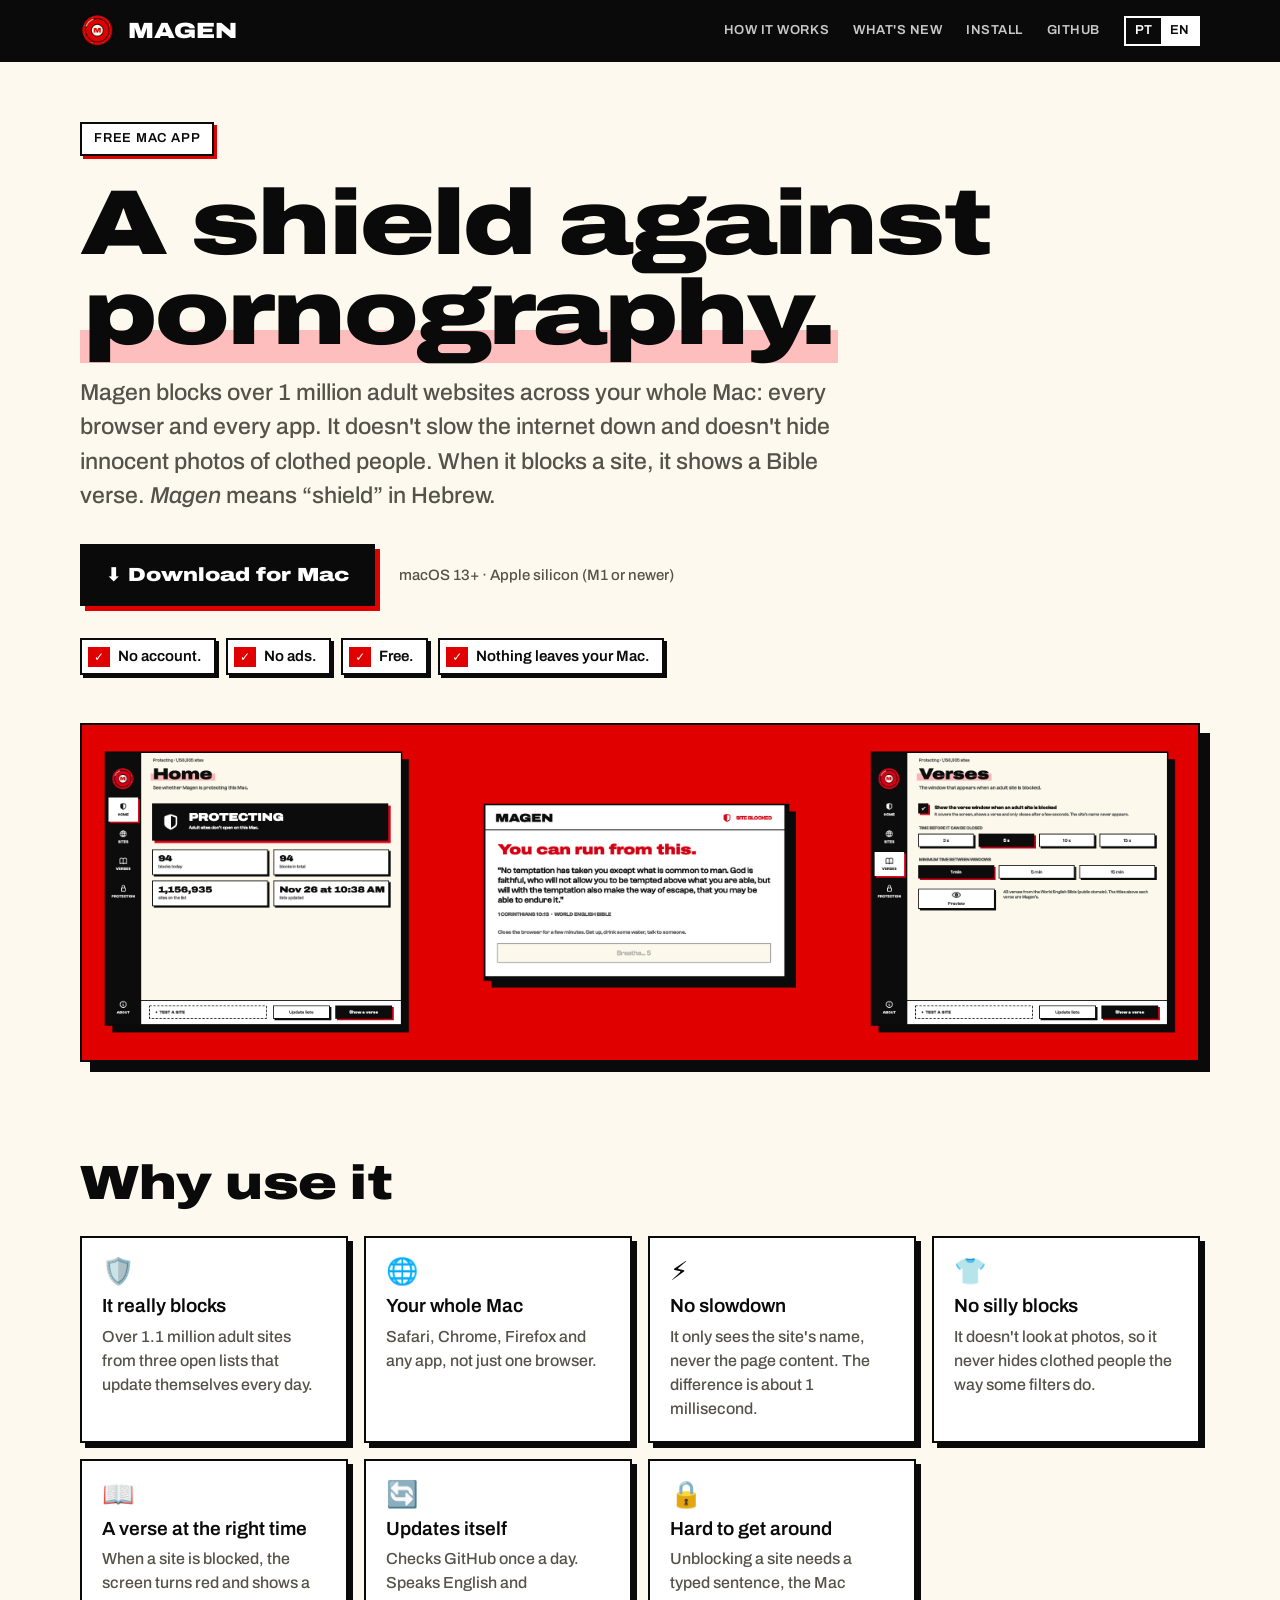
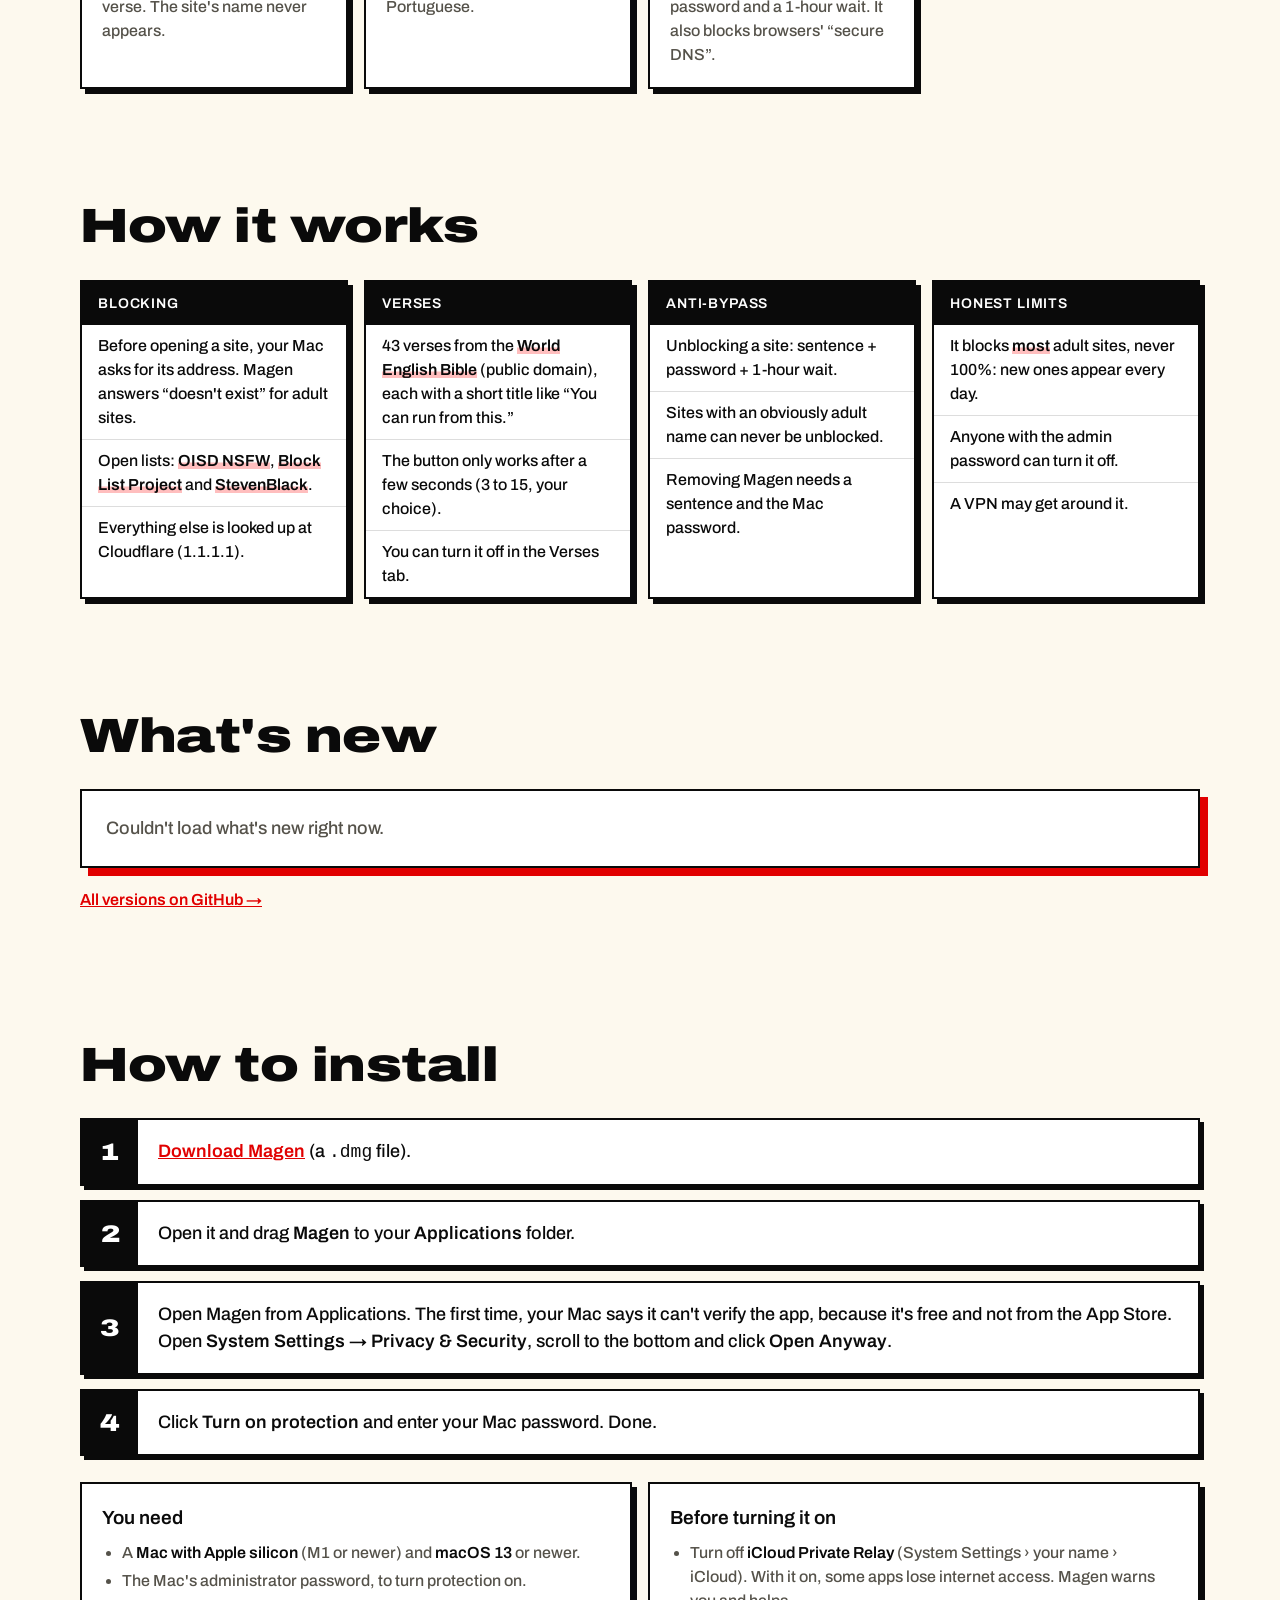
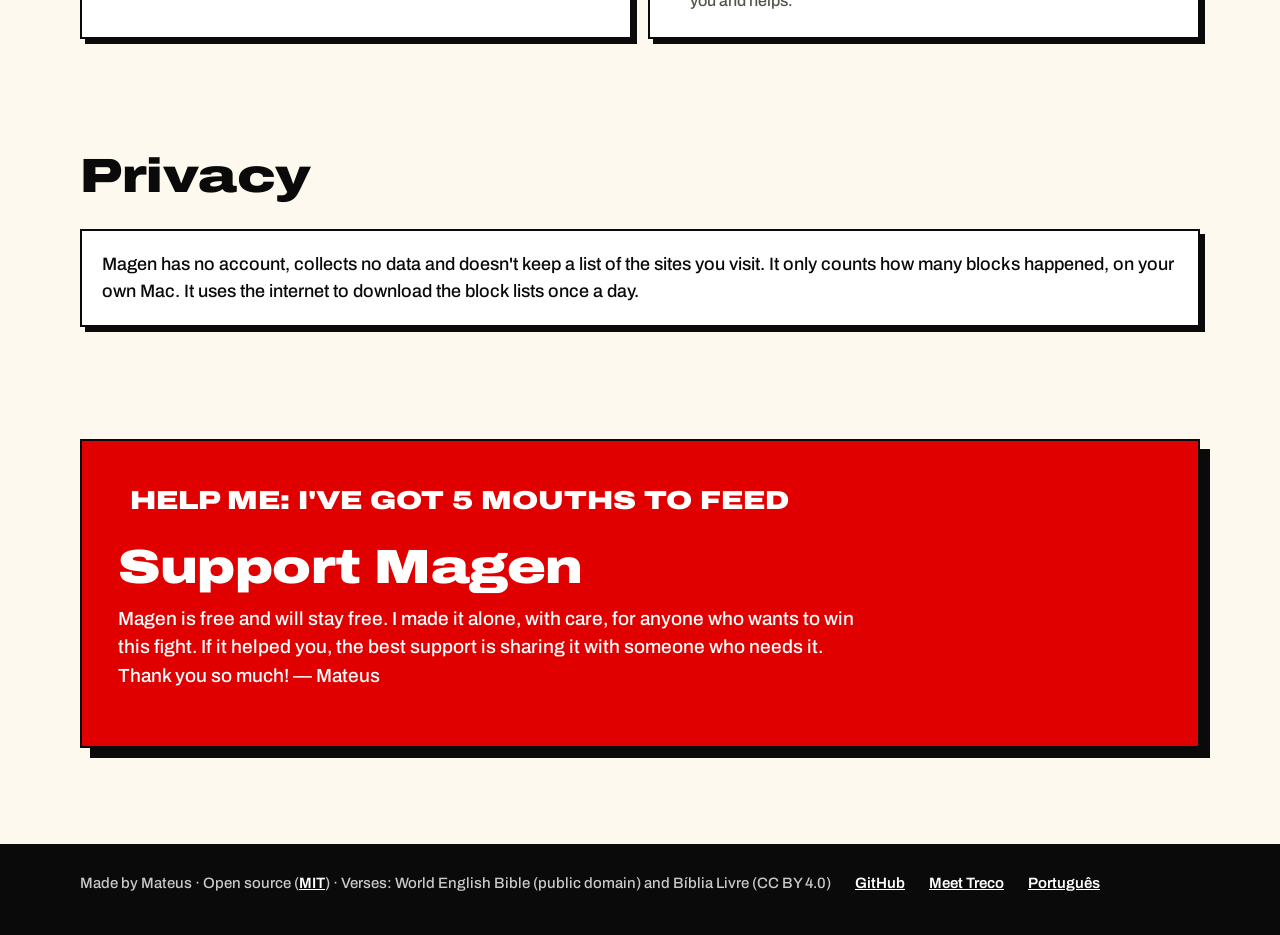
==== commit 2c4071cf: "Ícone novo: broquel com M (estilo do ícone do Pauta) - Resources/icone: desenho (desenhar_icone.py) " ====
--- a/docs/index.html
+++ b/docs/index.html
@@ -13,7 +13,8 @@
 <meta name="twitter:card" content="summary_large_image">
 <link rel="alternate" hreflang="pt-BR" href="https://movemontes.github.io/magen/">
 <link rel="alternate" hreflang="en" href="https://movemontes.github.io/magen/en/">
-<link rel="icon" href="favicon.svg" type="image/svg+xml">
+<link rel="icon" href="escudo.png" type="image/png">
+<link rel="apple-touch-icon" href="icone.png">
 <link rel="preconnect" href="https://fonts.googleapis.com">
 <link rel="preconnect" href="https://fonts.gstatic.com" crossorigin>
 <link href="https://fonts.googleapis.com/css2?family=Archivo:wdth,wght@100..125,400..900&display=swap" rel="stylesheet">
@@ -24,7 +25,7 @@
 
 <div class="top">
   <div class="wrap">
-    <a class="brand" href="./"><span class="mark">M</span><b>MAGEN</b></a>
+    <a class="brand" href="./"><img class="mark-img" src="escudo.png" width="36" height="36" alt=""><b>MAGEN</b></a>
     <nav>
       <a class="hide-sm" href="#como">Como funciona</a>
       <a class="hide-sm" href="#novidades">Novidades</a>
--- a/docs/site.css
+++ b/docs/site.css
@@ -245,3 +245,6 @@
   .btn, .grid .card, .brand .mark { transition: none; }
   .btn:hover, .grid .card:hover, .brand:hover .mark { transform: none; }
 }
+
+/* Logo do Magen: o broquel com M (mesmo desenho do ícone) */
+.brand .mark-img { width: 36px; height: 36px; display: block; }
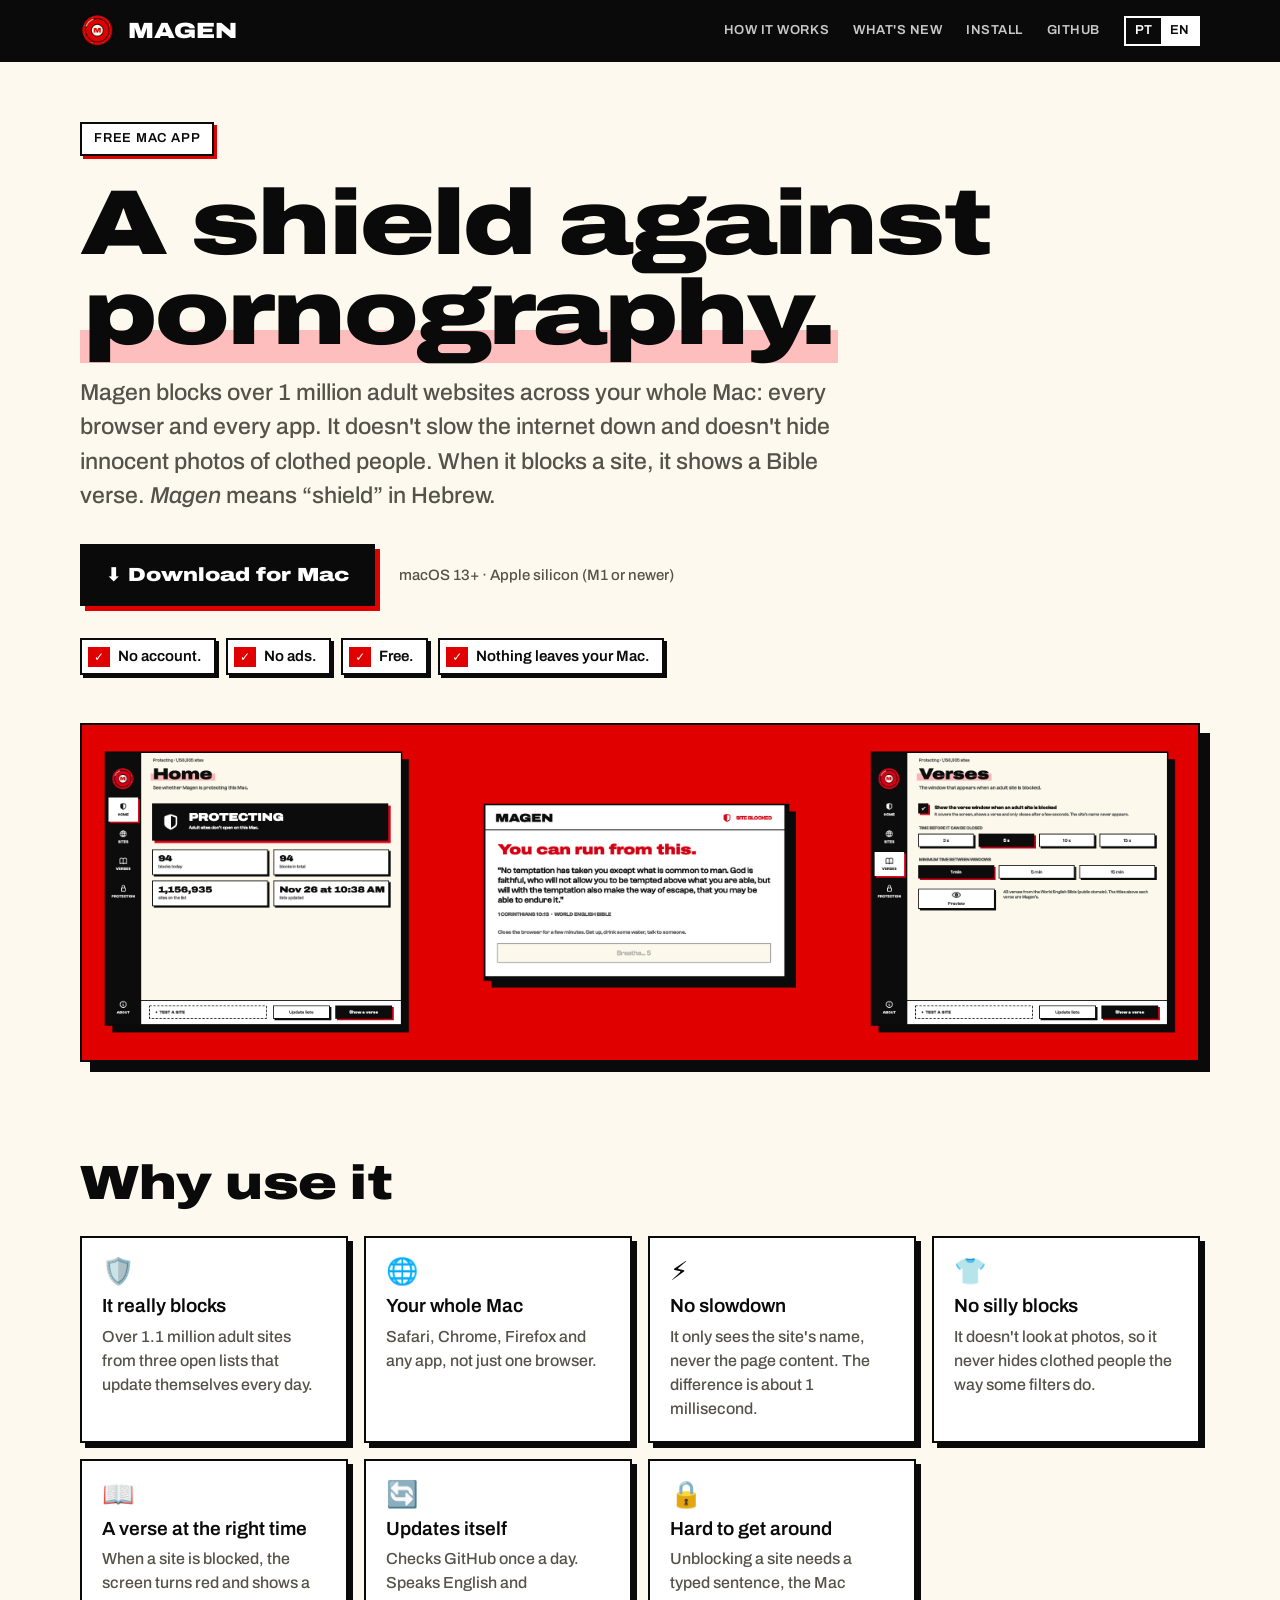
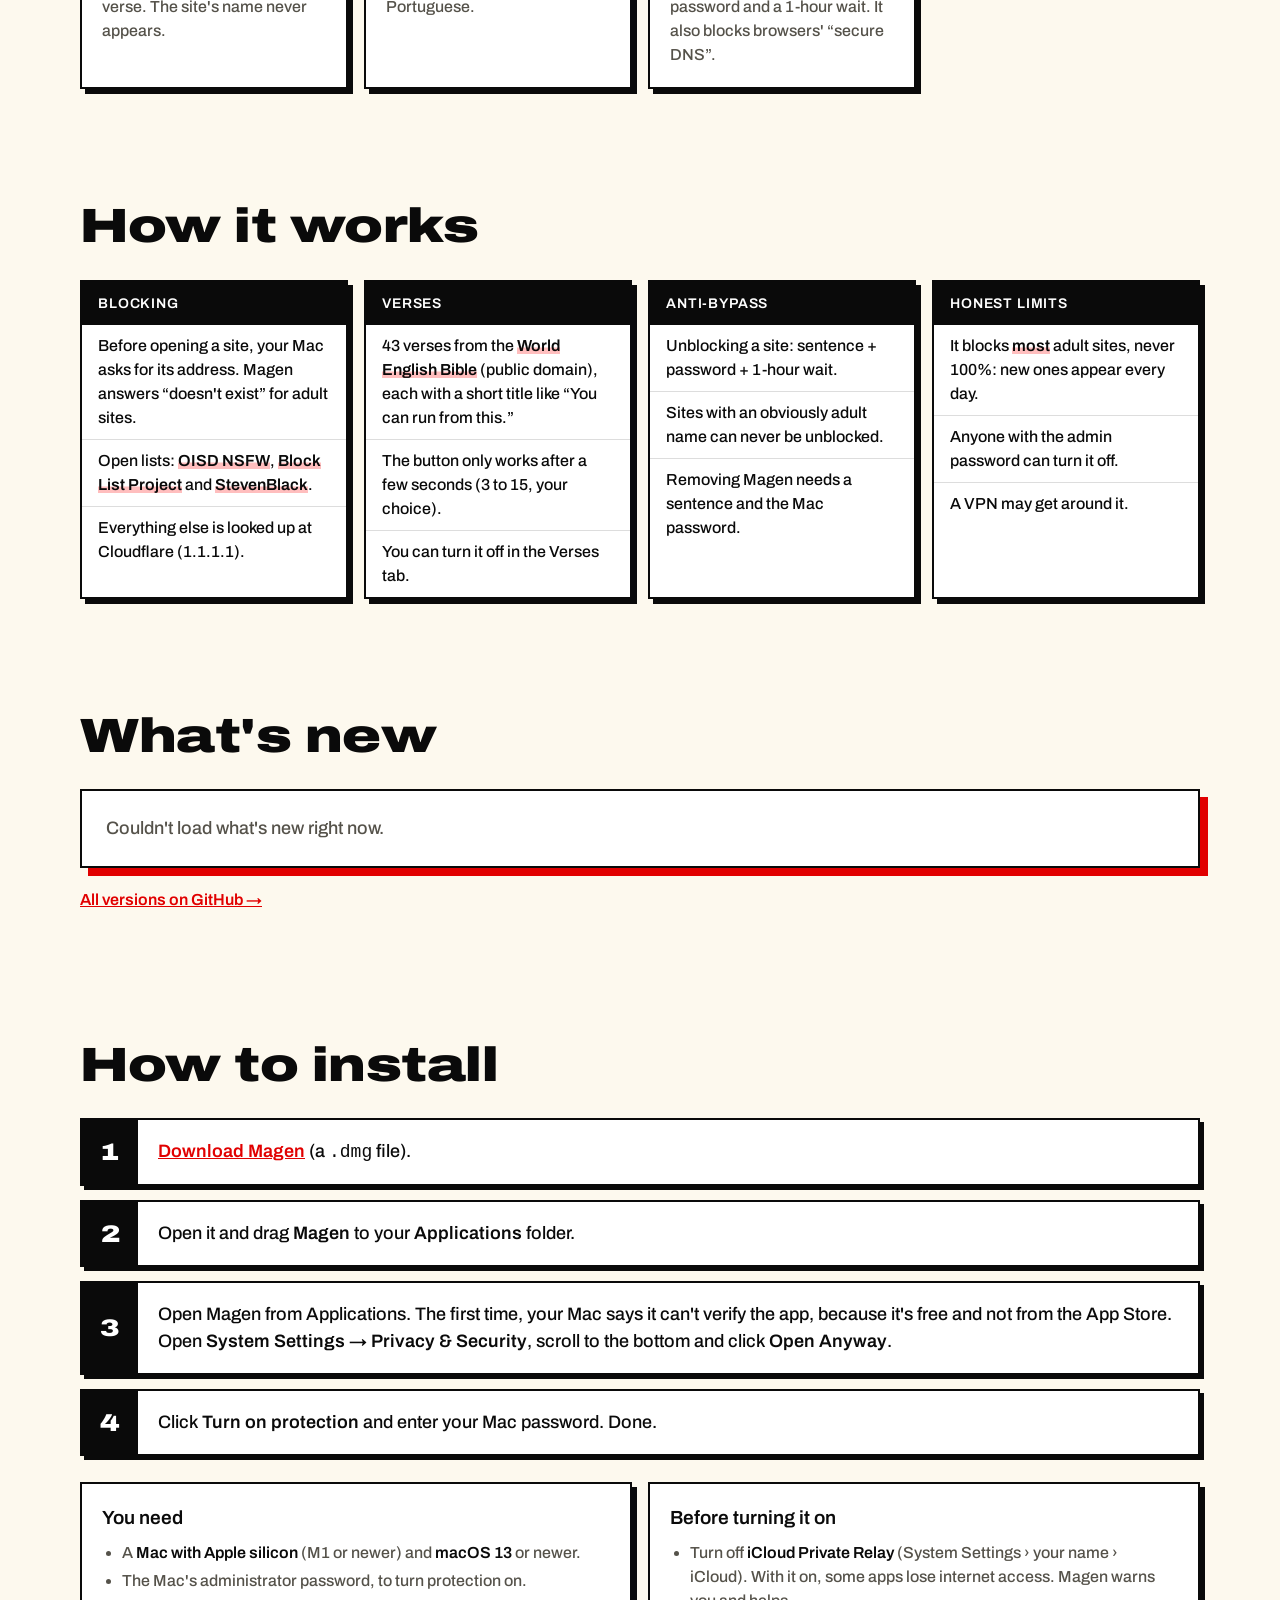
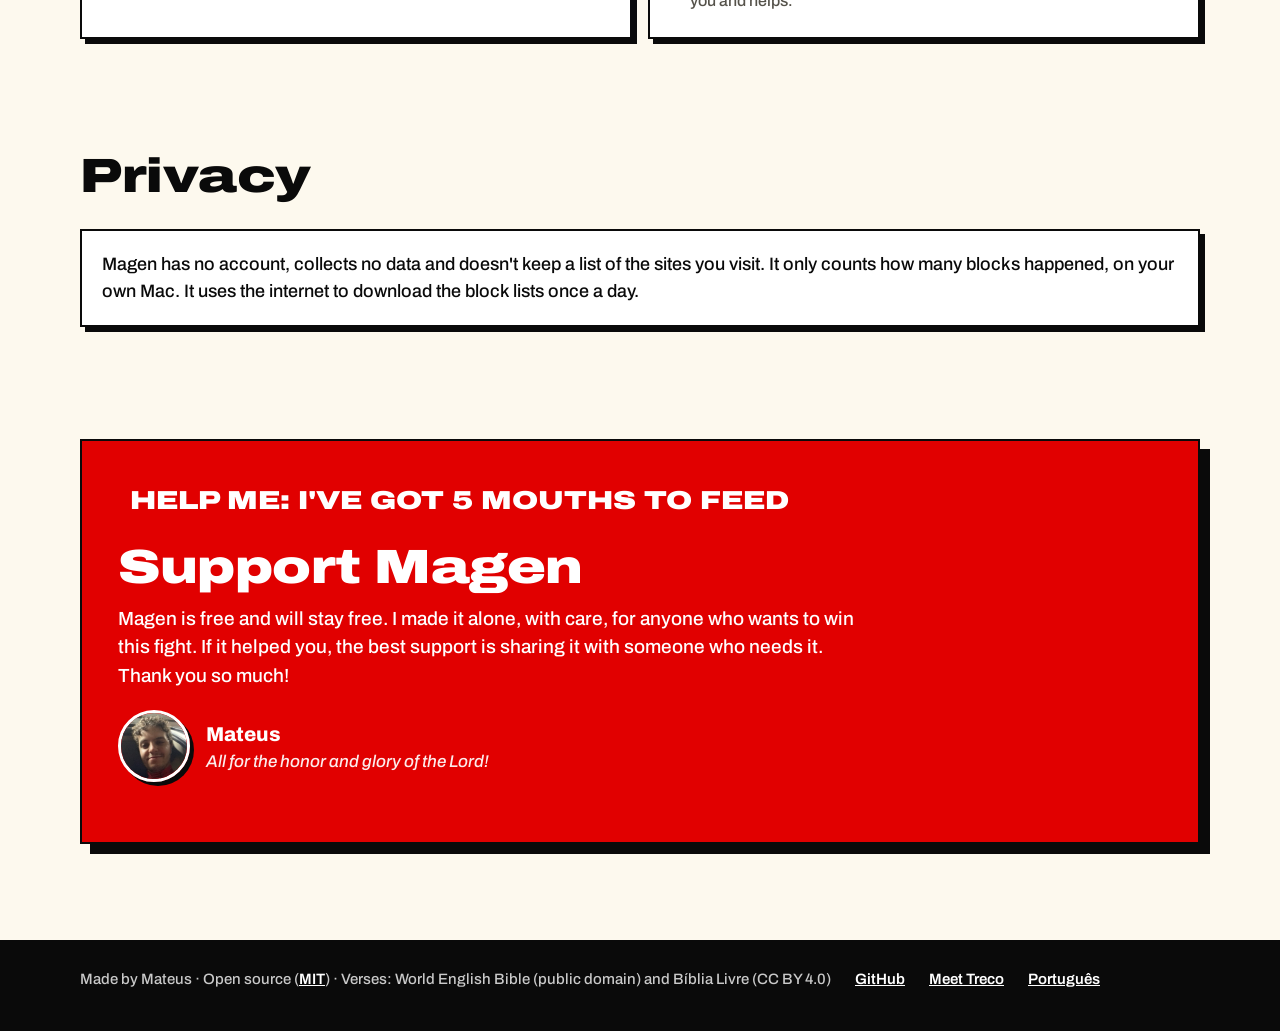
==== commit 8a8ab796: "Foto do Mateus e "Tudo para honra e glória do Senhor!" na doação (site, pop-up do Mac e do Windows) " ====
--- a/docs/index.html
+++ b/docs/index.html
@@ -141,7 +141,11 @@
       <div class="support">
         <span class="shout">ME AJUDA: TENHO 5 BOCAS PRA ALIMENTAR</span>
         <h2>Apoie o Magen</h2>
-        <p>O Magen é e vai continuar grátis. Fiz ele sozinho, com carinho, para quem quer vencer essa luta. Se ele te ajudou, qualquer valor ajuda muito. Obrigado de coração! — Mateus</p>
+        <p>O Magen é e vai continuar grátis. Fiz ele sozinho, com carinho, para quem quer vencer essa luta. Se ele te ajudou, qualquer valor ajuda muito. Obrigado de coração!</p>
+        <div class="sign">
+          <img src="mateus.jpg" width="120" height="120" alt="Foto do Mateus">
+          <div><b>Mateus</b><em>Tudo para honra e glória do Senhor!</em></div>
+        </div>
         <div class="pix">
           <div><small>PIX · CHAVE ALEATÓRIA (PICPAY)</small><code>e2a1f4a9-ebfe-4c3c-a531-92a0e7433f14</code></div>
           <button class="btn small" type="button" data-copy="e2a1f4a9-ebfe-4c3c-a531-92a0e7433f14">Copiar chave Pix</button>
--- a/docs/site.css
+++ b/docs/site.css
@@ -215,6 +215,10 @@
   font-family: var(--wide); font-stretch: 125%; font-weight: 900; font-size: clamp(18px, 2.6vw, 26px); margin-bottom: 18px;
 }
 .support p { font-size: 19px; max-width: 760px; margin: 0 0 20px; }
+.sign { display: flex; align-items: center; gap: 16px; margin: 0 0 24px; }
+.sign img { width: 72px; height: 72px; border-radius: 50%; border: 3px solid var(--white); box-shadow: 4px 4px 0 var(--ink); flex: none; }
+.sign b { display: block; font-family: var(--wide); font-weight: 800; font-size: 20px; }
+.sign em { display: block; font-size: 17px; opacity: .92; }
 .pix {
   display: flex; flex-wrap: wrap; align-items: center; gap: 12px;
   background: var(--white); color: var(--ink); border: var(--line); padding: 14px 16px;
